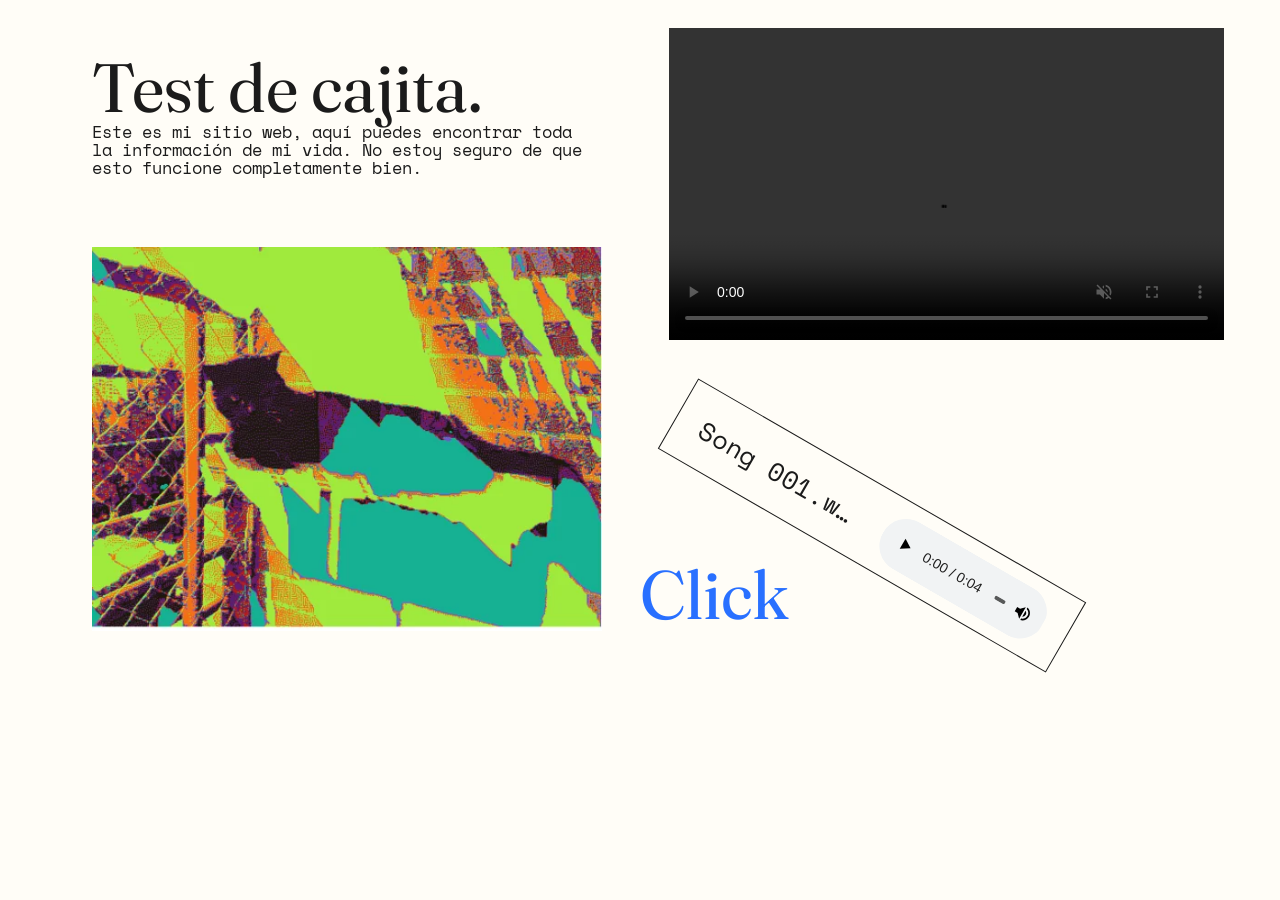
==== index.html @ bcb732c9 "cajita: publish 2026-10-23" ====
<!doctype html>
<html lang="es" data-transition="slide">
<head>
<meta charset="utf-8" />
<meta name="viewport" content="width=device-width, initial-scale=1" />
<title>mi proyecto</title>

<link rel="canonical" href="https://srsergiorodriguez.github.io/cajita-test/" />
<meta property="og:type" content="website" />
<meta property="og:title" content="Inicio" />
<meta property="og:url" content="https://srsergiorodriguez.github.io/cajita-test/" />
<script>(function(){var k='cajita:transition';function mode(){return document.documentElement.getAttribute('data-transition')||'cut';}window.addEventListener('pageswap',function(){try{sessionStorage.setItem(k,mode());}catch(e){}});window.addEventListener('pagereveal',function(e){var m='';try{m=sessionStorage.getItem(k)||'';sessionStorage.removeItem(k);}catch(err){}if(m==='fade'||m==='slide'){try{if(e.viewTransition&&e.viewTransition.types)e.viewTransition.types.add(m);}catch(err){}}});})();</script>
<link rel="stylesheet" href="cajita.css" />
<script src="cajita.js" defer></script>
<link rel="icon" href="data:image/svg+xml,<svg xmlns=%22http://www.w3.org/2000/svg%22 viewBox=%220 0 32 32%22><rect width=%2232%22 height=%2232%22 fill=%22%23e94f37%22/></svg>" />
</head>
<body class="fit-width align-center" style="background:#fffdf7">
<main class="stage" style="--stage-w:1200;--stage-h:800;background:#fffdf7">
<h1 class="sr-only">Inicio</h1><div class="el el-image" style="--x:7.1490%;--y:28.9537%;--w:39.9043%;--h:45.0000%;--rot:0.00deg;--z:0;--opacity:1"><img src="assets/2d40c1d79c-kibo.webp" alt="Kibo.png" loading="lazy" style="object-fit:cover;" /></div><div class="el el-text" style="--x:7.1490%;--y:6.0569%;--w:34.8180%;--h:8.4000%;--rot:0.00deg;--z:1;--opacity:1;font-family:'Fraunces', Georgia, serif;font-size:5.3333cqw;line-height:1.05;letter-spacing:0.0000cqw;color:#1b1b1b;text-align:left;background:transparent;padding:0.0000cqw;font-weight:400"><p>Test de cajita.</p></div><a class="el el-text el-link" href="pagina-2/" style="--x:50.0000%;--y:65.5537%;--w:17.4790%;--h:8.4000%;--rot:0.00deg;--z:2;--opacity:1;font-family:'Fraunces', Georgia, serif;font-size:5.3333cqw;line-height:1.05;letter-spacing:0.0000cqw;color:#2970ff;text-align:left;background:transparent;padding:0.0000cqw;font-weight:400"><p>Click</p></a><div class="el el-audio" style="--x:50.5875%;--y:56.8101%;--w:35.0000%;--h:9.5000%;--rot:30.00deg;--z:3;--opacity:1"><div class="audio-inner"><span class="audio-label">Song 001.wav</span><audio src="assets/b4102dc20c-song-001.wav" controls preload="metadata"></audio></div></div><div class="el el-text" style="--x:7.1490%;--y:14.4569%;--w:39.5943%;--h:6.2500%;--rot:0.00deg;--z:4;--opacity:1;font-family:'Space Mono', ui-monospace, monospace;font-size:1.3333cqw;line-height:1.05;letter-spacing:0.0000cqw;color:#1b1b1b;text-align:left;background:transparent;padding:0.0000cqw;font-weight:400"><p>Este es mi sitio web, aquí puedes encontrar toda la información de mi vida. No estoy seguro de que esto funcione completamente bien.</p></div><div class="el el-video" style="--x:52.2735%;--y:3.2577%;--w:43.3333%;--h:36.5625%;--rot:0.00deg;--z:5;--opacity:1"><video src="assets/306b815f40-bebopjukebox.mp4" controls muted playsinline preload="metadata" style="object-fit:cover"></video></div>
</main>
</body>
</html>
---- cajita.css ----
@font-face{font-family:'Fraunces';src:url('fonts/fraunces-400.woff2') format('woff2');font-weight:400;font-style:normal;font-display:swap;}
@font-face{font-family:'Space Mono';src:url('fonts/space-mono-400.woff2') format('woff2');font-weight:400;font-style:normal;font-display:swap;}
@font-face{font-family:'Space Mono';src:url('fonts/space-mono-700.woff2') format('woff2');font-weight:700;font-style:normal;font-display:swap;}
:root{color-scheme:light;}
*,*::before,*::after{box-sizing:border-box;}
html,body{margin:0;min-height:100%;}
body{
  display:flex;
  flex-direction:column;
  align-items:center;
  min-height:100svh;
  background:#fff6ec;
  color:#1b1b1b;
  font-family:'Space Mono', ui-monospace, monospace;
  -webkit-font-smoothing:antialiased;
}
.stage{
  position:relative;
  width:min(100vw, 1280px);
  aspect-ratio:1200 / 800;
  overflow:hidden;
  background:#fffdf7;
  container-type:size;
}
body.fit-width .stage{width:clamp(360px, 100vw, 1280px);}
body.fit-width{justify-content:flex-start;}
body.align-left{align-items:flex-start;}
.el{
  position:absolute;
  left:var(--x);top:var(--y);
  width:var(--w);height:var(--h);
  z-index:var(--z);
  transform:rotate(var(--rot));
  opacity:var(--opacity,1);
  margin:0;
}
.el-link{color:inherit;text-decoration:none;}
.el-text{white-space:pre-wrap;overflow-wrap:anywhere;overflow:visible;}
.el-text h1,.el-text p,.el-text div{margin:0;font:inherit;white-space:pre-wrap;}
.el-image{overflow:hidden;}
.el-image img{display:block;width:100%;height:100%;object-fit:var(--fit,cover);}
.el-video{overflow:hidden;background:#000;}
.el-video video{display:block;width:100%;height:100%;object-fit:var(--fit,cover);}
.el-audio{display:flex;align-items:center;padding:2cqw;background:var(--panel,#fffdf7);border:1px solid currentColor;font-size:2cqw;}
.audio-inner{display:flex;align-items:center;gap:2cqw;width:100%;}
.audio-label{flex:1;min-width:0;overflow:hidden;text-overflow:ellipsis;white-space:nowrap;}
.audio-inner audio{flex:1;min-width:0;}
.summary-el{display:block;width:100%;height:100%;}
.el-meta{overflow:visible;}
.el-meta > summary{display:block;width:100%;height:100%;list-style:none;cursor:pointer;}
.el-meta > summary::-webkit-details-marker{display:none;}
.el-meta > summary img{display:block;width:100%;height:100%;object-fit:cover;}
.meta-card{
  position:absolute;left:50%;top:calc(100% + 8px);transform:translateX(-50%) rotate(-1deg);
  width:min(360px, 80vw);padding:18px;background:#fffdf7;color:#24303f;
  border:2px solid #24303f;box-shadow:0 18px 42px rgba(0,0,0,.2);z-index:1000;
}
.meta-card h2{margin:0 0 8px;font-family:'Fraunces',Georgia,serif;font-size:24px;line-height:1.05;}
.meta-card dl{display:grid;grid-template-columns:80px 1fr;gap:4px 10px;margin:0;}
.meta-card dt{font-size:10px;text-transform:uppercase;letter-spacing:.08em;opacity:.65;}
.meta-card dd{margin:0;font-size:12px;line-height:1.4;overflow-wrap:anywhere;}
.sr-only{position:absolute;width:1px;height:1px;padding:0;margin:-1px;overflow:hidden;clip:rect(0,0,0,0);white-space:nowrap;border:0;}
a:focus-visible,summary:focus-visible,video:focus-visible,audio:focus-visible{outline:3px solid #e94f37;outline-offset:3px;}
@media (prefers-reduced-motion: reduce){*{scroll-behavior:auto!important;}}
@media (max-width: 700px){body.fit-contain .stage{width:100vw;height:auto;}}
@view-transition{navigation:auto;}
::view-transition-old(root),::view-transition-new(root){animation:none;}
html:active-view-transition-type(fade)::view-transition-old(root){animation:cajita-fade-out 1000ms ease both;}
html:active-view-transition-type(fade)::view-transition-new(root){animation:cajita-fade-in 1000ms ease both;}
html:active-view-transition-type(slide)::view-transition-old(root){animation:cajita-slide-out 1000ms ease both;}
html:active-view-transition-type(slide)::view-transition-new(root){animation:cajita-slide-in 1000ms ease both;}
@keyframes cajita-fade-out{to{opacity:0;}}
@keyframes cajita-fade-in{from{opacity:0;}}
@keyframes cajita-slide-out{to{transform:translateX(-100%);}}
@keyframes cajita-slide-in{from{transform:translateX(100%);}}
@media (prefers-reduced-motion: reduce){::view-transition-old(root),::view-transition-new(root){animation:none!important;}}
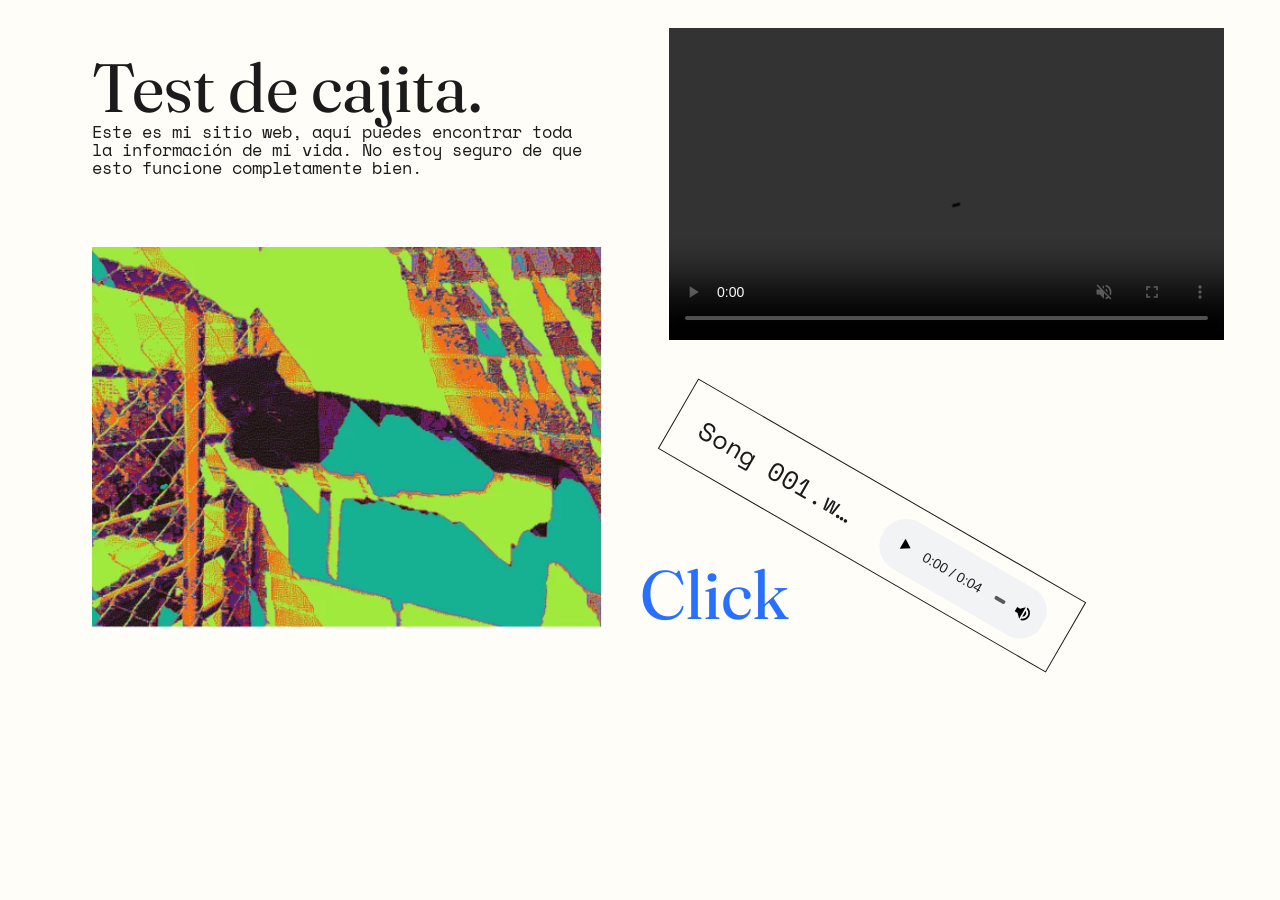
==== commit 84a0024c: "cajita: publish 2026-10-23" ====
--- a/index.html
+++ b/index.html
@@ -16,7 +16,7 @@
 </head>
 <body class="fit-width align-center" style="background:#fffdf7">
 <main class="stage" style="--stage-w:1200;--stage-h:800;background:#fffdf7">
-<h1 class="sr-only">Inicio</h1><div class="el el-image" style="--x:7.1490%;--y:28.9537%;--w:39.9043%;--h:45.0000%;--rot:0.00deg;--z:0;--opacity:1"><img src="assets/2d40c1d79c-kibo.webp" alt="Kibo.png" loading="lazy" style="object-fit:cover;" /></div><div class="el el-text" style="--x:7.1490%;--y:6.0569%;--w:34.8180%;--h:8.4000%;--rot:0.00deg;--z:1;--opacity:1;font-family:'Fraunces', Georgia, serif;font-size:5.3333cqw;line-height:1.05;letter-spacing:0.0000cqw;color:#1b1b1b;text-align:left;background:transparent;padding:0.0000cqw;font-weight:400"><p>Test de cajita.</p></div><a class="el el-text el-link" href="pagina-2/" style="--x:50.0000%;--y:65.5537%;--w:17.4790%;--h:8.4000%;--rot:0.00deg;--z:2;--opacity:1;font-family:'Fraunces', Georgia, serif;font-size:5.3333cqw;line-height:1.05;letter-spacing:0.0000cqw;color:#2970ff;text-align:left;background:transparent;padding:0.0000cqw;font-weight:400"><p>Click</p></a><div class="el el-audio" style="--x:50.5875%;--y:56.8101%;--w:35.0000%;--h:9.5000%;--rot:30.00deg;--z:3;--opacity:1"><div class="audio-inner"><span class="audio-label">Song 001.wav</span><audio src="assets/b4102dc20c-song-001.wav" controls preload="metadata"></audio></div></div><div class="el el-text" style="--x:7.1490%;--y:14.4569%;--w:39.5943%;--h:6.2500%;--rot:0.00deg;--z:4;--opacity:1;font-family:'Space Mono', ui-monospace, monospace;font-size:1.3333cqw;line-height:1.05;letter-spacing:0.0000cqw;color:#1b1b1b;text-align:left;background:transparent;padding:0.0000cqw;font-weight:400"><p>Este es mi sitio web, aquí puedes encontrar toda la información de mi vida. No estoy seguro de que esto funcione completamente bien.</p></div><div class="el el-video" style="--x:52.2735%;--y:3.2577%;--w:43.3333%;--h:36.5625%;--rot:0.00deg;--z:5;--opacity:1"><video src="assets/306b815f40-bebopjukebox.mp4" controls muted playsinline preload="metadata" style="object-fit:cover"></video></div>
+<h1 class="sr-only">Inicio</h1><div class="el el-image" style="--x:7.1490%;--y:28.9537%;--w:39.9043%;--h:45.0000%;--rot:0.00deg;--z:0;--opacity:1"><img src="assets/2d40c1d79c-kibo.webp" alt="Kibo.png" loading="lazy" style="object-fit:cover;" /></div><a class="el el-text el-link" href="pagina-3/" style="--x:7.1490%;--y:6.0569%;--w:34.8180%;--h:8.4000%;--rot:0.00deg;--z:1;--opacity:1;font-family:'Fraunces', Georgia, serif;font-size:5.3333cqw;line-height:1.05;letter-spacing:0.0000cqw;color:#1b1b1b;text-align:left;background:transparent;padding:0.0000cqw;font-weight:400"><p>Test de cajita.</p></a><a class="el el-text el-link" href="pagina-2/" style="--x:50.0000%;--y:65.5537%;--w:17.4790%;--h:8.4000%;--rot:0.00deg;--z:2;--opacity:1;font-family:'Fraunces', Georgia, serif;font-size:5.3333cqw;line-height:1.05;letter-spacing:0.0000cqw;color:#2970ff;text-align:left;background:transparent;padding:0.0000cqw;font-weight:400"><p>Click</p></a><div class="el el-audio" style="--x:50.5875%;--y:56.8101%;--w:35.0000%;--h:9.5000%;--rot:30.00deg;--z:3;--opacity:1"><div class="audio-inner"><span class="audio-label">Song 001.wav</span><audio src="assets/b4102dc20c-song-001.wav" controls preload="metadata"></audio></div></div><div class="el el-text" style="--x:7.1490%;--y:14.4569%;--w:39.5943%;--h:6.2500%;--rot:0.00deg;--z:4;--opacity:1;font-family:'Space Mono', ui-monospace, monospace;font-size:1.3333cqw;line-height:1.05;letter-spacing:0.0000cqw;color:#1b1b1b;text-align:left;background:transparent;padding:0.0000cqw;font-weight:400"><p>Este es mi sitio web, aquí puedes encontrar toda la información de mi vida. No estoy seguro de que esto funcione completamente bien.</p></div><div class="el el-video" style="--x:52.2735%;--y:3.2577%;--w:43.3333%;--h:36.5625%;--rot:0.00deg;--z:5;--opacity:1"><video src="assets/306b815f40-bebopjukebox.mp4" controls muted playsinline preload="metadata" style="object-fit:cover"></video></div>
 </main>
 </body>
 </html>
--- a/cajita.css
+++ b/cajita.css
@@ -42,6 +42,11 @@
 .el-video{overflow:hidden;background:#000;}
 .el-video video{display:block;width:100%;height:100%;object-fit:var(--fit,cover);}
 .el-audio{display:flex;align-items:center;padding:2cqw;background:var(--panel,#fffdf7);border:1px solid currentColor;font-size:2cqw;}
+.el-embed{overflow:hidden;background:#000;}
+.embed-frame{position:relative;width:100%;height:100%;background:#000;}
+.embed-frame iframe{display:block;width:100%;height:100%;border:0;background:#000;}
+.embed-source{position:absolute;right:4px;bottom:4px;padding:2px 4px;background:rgba(0,0,0,.72);color:#fff;font-size:10px;line-height:1.2;text-decoration:none;}
+.embed-source:hover{text-decoration:underline;}
 .audio-inner{display:flex;align-items:center;gap:2cqw;width:100%;}
 .audio-label{flex:1;min-width:0;overflow:hidden;text-overflow:ellipsis;white-space:nowrap;}
 .audio-inner audio{flex:1;min-width:0;}
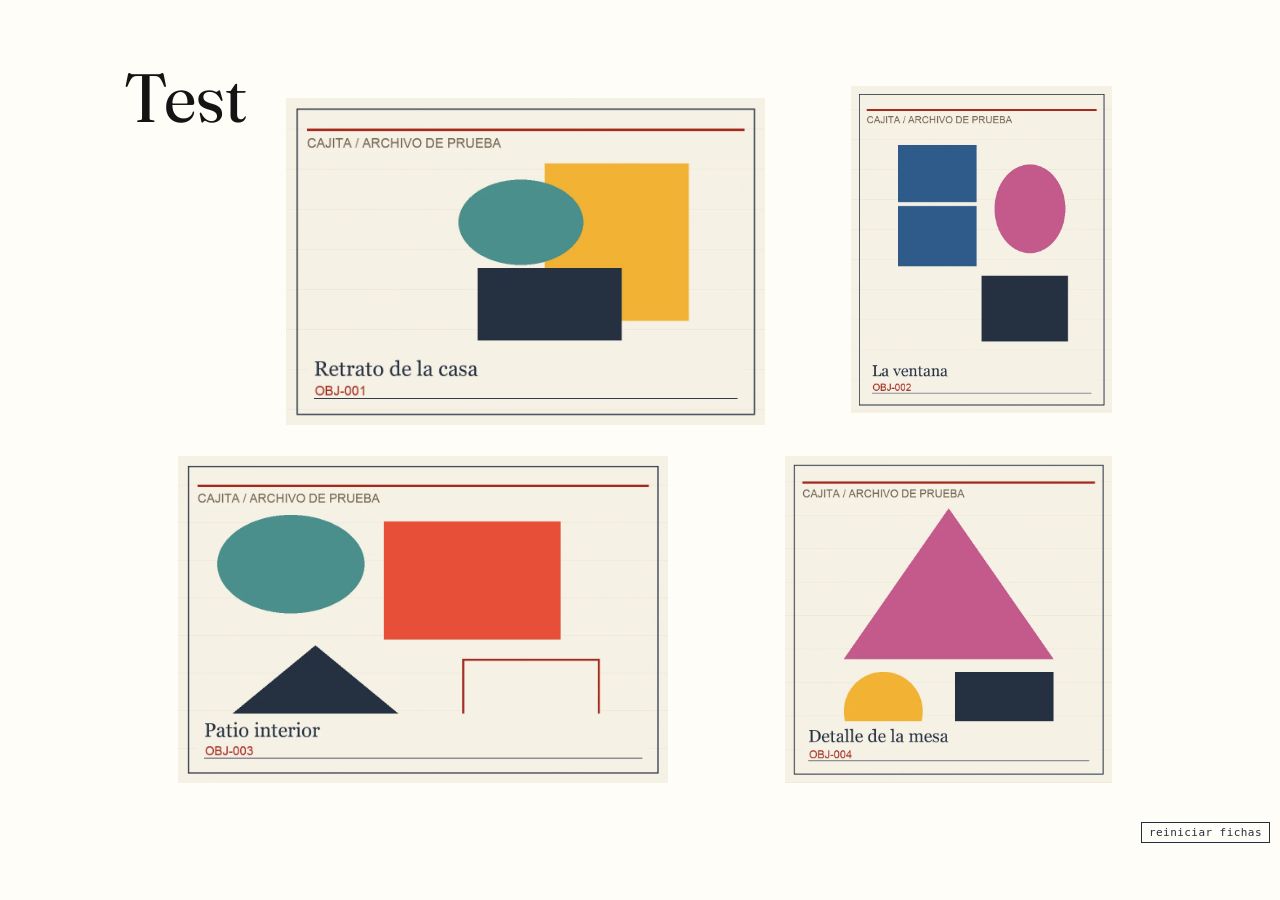
==== commit 4133f772: "cajita: publish 2026-10-23" ====
--- a/index.html
+++ b/index.html
@@ -1,5 +1,5 @@
 <!doctype html>
-<html lang="es" data-transition="slide">
+<html lang="es" data-transition="cut">
 <head>
 <meta charset="utf-8" />
 <meta name="viewport" content="width=device-width, initial-scale=1" />
@@ -12,11 +12,11 @@
 <script>(function(){var k='cajita:transition';function mode(){return document.documentElement.getAttribute('data-transition')||'cut';}window.addEventListener('pageswap',function(){try{sessionStorage.setItem(k,mode());}catch(e){}});window.addEventListener('pagereveal',function(e){var m='';try{m=sessionStorage.getItem(k)||'';sessionStorage.removeItem(k);}catch(err){}if(m==='fade'||m==='slide'){try{if(e.viewTransition&&e.viewTransition.types)e.viewTransition.types.add(m);}catch(err){}}});})();</script>
 <link rel="stylesheet" href="cajita.css" />
 <script src="cajita.js" defer></script>
-<link rel="icon" href="data:image/svg+xml,<svg xmlns=%22http://www.w3.org/2000/svg%22 viewBox=%220 0 32 32%22><rect width=%2232%22 height=%2232%22 fill=%22%23e94f37%22/></svg>" />
+<link rel="icon" href="data:image/svg+xml,<svg xmlns=%22http://www.w3.org/2000/svg%22 viewBox=%220 0 32 32%22><rect width=%2232%22 height=%2232%22 fill=%22%23c1121f%22/></svg>" />
 </head>
-<body class="fit-width align-center" style="background:#fffdf7">
+<body class="fit-width align-center" data-ficha-movable="true" data-ficha-project="p_640f5d3e-64ca-43f6-809c-f9a67b17fbde" data-ficha-page="p_e9ab882c-610e-44fa-acc6-e63b5fda1624" style="background:#fffdf7">
 <main class="stage" style="--stage-w:1200;--stage-h:800;background:#fffdf7">
-<h1 class="sr-only">Inicio</h1><div class="el el-image" style="--x:7.1490%;--y:28.9537%;--w:39.9043%;--h:45.0000%;--rot:0.00deg;--z:0;--opacity:1"><img src="assets/2d40c1d79c-kibo.webp" alt="Kibo.png" loading="lazy" style="object-fit:cover;" /></div><a class="el el-text el-link" href="pagina-3/" style="--x:7.1490%;--y:6.0569%;--w:34.8180%;--h:8.4000%;--rot:0.00deg;--z:1;--opacity:1;font-family:'Fraunces', Georgia, serif;font-size:5.3333cqw;line-height:1.05;letter-spacing:0.0000cqw;color:#1b1b1b;text-align:left;background:transparent;padding:0.0000cqw;font-weight:400"><p>Test de cajita.</p></a><a class="el el-text el-link" href="pagina-2/" style="--x:50.0000%;--y:65.5537%;--w:17.4790%;--h:8.4000%;--rot:0.00deg;--z:2;--opacity:1;font-family:'Fraunces', Georgia, serif;font-size:5.3333cqw;line-height:1.05;letter-spacing:0.0000cqw;color:#2970ff;text-align:left;background:transparent;padding:0.0000cqw;font-weight:400"><p>Click</p></a><div class="el el-audio" style="--x:50.5875%;--y:56.8101%;--w:35.0000%;--h:9.5000%;--rot:30.00deg;--z:3;--opacity:1"><div class="audio-inner"><span class="audio-label">Song 001.wav</span><audio src="assets/b4102dc20c-song-001.wav" controls preload="metadata"></audio></div></div><div class="el el-text" style="--x:7.1490%;--y:14.4569%;--w:39.5943%;--h:6.2500%;--rot:0.00deg;--z:4;--opacity:1;font-family:'Space Mono', ui-monospace, monospace;font-size:1.3333cqw;line-height:1.05;letter-spacing:0.0000cqw;color:#1b1b1b;text-align:left;background:transparent;padding:0.0000cqw;font-weight:400"><p>Este es mi sitio web, aquí puedes encontrar toda la información de mi vida. No estoy seguro de que esto funcione completamente bien.</p></div><div class="el el-video" style="--x:52.2735%;--y:3.2577%;--w:43.3333%;--h:36.5625%;--rot:0.00deg;--z:5;--opacity:1"><video src="assets/306b815f40-bebopjukebox.mp4" controls muted playsinline preload="metadata" style="object-fit:cover"></video></div>
+<h1 class="sr-only">Inicio</h1><div class="el el-text" style="--x:9.6912%;--y:7.3224%;--w:51.6667%;--h:8.4000%;--rot:0.00deg;--z:0;--opacity:1;font-family:'Fraunces', Georgia, serif;font-size:5.3333cqw;line-height:1.05;letter-spacing:0.0000cqw;color:#141414;text-align:left;background:transparent;padding:0.0000cqw;font-weight:400"><p>Test</p></div><details class="el el-ficha" style="--x:22.3341%;--y:11.5224%;--w:37.4000%;--h:38.2500%;--rot:0.00deg;--z:1;--opacity:1" data-ficha-id="f_117a9fbe-4a41-4054-991f-871603f255c8" data-ficha-element="el_98ad25ab-43ca-4511-9950-a7561f73b0d2"><summary><img src="assets/246cb60c38-retrato-casa.webp" alt="Retrato de la casa" loading="lazy" /></summary><div class="meta-card ficha-card"><h2>Retrato de la casa</h2><p class="ficha-code">OBJ-001</p><dl><dt>autor</dt><dd>Ana Pérez</dd><dt>anio</dt><dd>1998</dd><dt>tecnica</dt><dd>Óleo sobre tela</dd><dt>enlace</dt><dd>https://example.com/retrato</dd></dl></div></details><details class="el el-ficha" style="--x:66.4579%;--y:10.0989%;--w:20.4000%;--h:38.2500%;--rot:0.00deg;--z:2;--opacity:1" data-ficha-id="f_69995816-8c86-4ec6-ac2a-37e74a7eb085" data-ficha-element="el_2bb743ea-30ca-4443-860b-f26cf3a5b4e1"><summary><img src="assets/99062c817e-ventana.webp" alt="La ventana" loading="lazy" /></summary><div class="meta-card ficha-card"><h2>La ventana</h2><p class="ficha-code">OBJ-002</p><dl><dt>autor</dt><dd>Luis Gómez</dd><dt>anio</dt><dd>2004</dd><dt>tecnica</dt><dd>Fotografía</dd><dt>enlace</dt><dd>https://example.com/ventana</dd></dl></div></details><details class="el el-ficha" style="--x:13.9232%;--y:53.4843%;--w:38.2500%;--h:38.2500%;--rot:0.00deg;--z:3;--opacity:1" data-ficha-id="f_cef38f1d-5f5a-4e3f-8ed6-ed5440fee992" data-ficha-element="el_fd01a392-8fac-463d-997e-fca84ba0ed62"><summary><img src="assets/4b97850d44-patio.webp" alt="Patio interior" loading="lazy" /></summary><div class="meta-card ficha-card"><h2>Patio interior</h2><p class="ficha-code">OBJ-003</p><dl><dt>autor</dt><dd>María Ruiz</dd><dt>anio</dt><dd>2018</dd><dt>tecnica</dt><dd>Tinta y acuarela</dd><dt>enlace</dt><dd>https://example.com/patio</dd></dl></div></details><details class="el el-ficha" style="--x:61.3579%;--y:53.4843%;--w:25.5000%;--h:38.2500%;--rot:0.00deg;--z:4;--opacity:1" data-ficha-id="f_399e47b7-4840-46c8-8822-d45b92cc42a5" data-ficha-element="el_805fabc4-0d94-4d56-b90d-ff7398abf06b"><summary><img src="assets/e4b43065f6-detalle.webp" alt="Detalle de la mesa" loading="lazy" /></summary><div class="meta-card ficha-card"><h2>Detalle de la mesa</h2><p class="ficha-code">OBJ-004</p><dl><dt>autor</dt><dd>Colectivo Casa</dd><dt>anio</dt><dd>2022</dd><dt>tecnica</dt><dd>Objeto encontrado</dd><dt>enlace</dt><dd>https://example.com/detalle</dd></dl></div></details><button class="ficha-reset" type="button" data-ficha-reset>reiniciar fichas</button>
 </main>
 </body>
 </html>
--- a/cajita.css
+++ b/cajita.css
@@ -1,6 +1,4 @@
 @font-face{font-family:'Fraunces';src:url('fonts/fraunces-400.woff2') format('woff2');font-weight:400;font-style:normal;font-display:swap;}
-@font-face{font-family:'Space Mono';src:url('fonts/space-mono-400.woff2') format('woff2');font-weight:400;font-style:normal;font-display:swap;}
-@font-face{font-family:'Space Mono';src:url('fonts/space-mono-700.woff2') format('woff2');font-weight:700;font-style:normal;font-display:swap;}
 :root{color-scheme:light;}
 *,*::before,*::after{box-sizing:border-box;}
 html,body{margin:0;min-height:100%;}
@@ -9,8 +7,8 @@
   flex-direction:column;
   align-items:center;
   min-height:100svh;
-  background:#fff6ec;
-  color:#1b1b1b;
+  background:#f2f0ea;
+  color:#141414;
   font-family:'Space Mono', ui-monospace, monospace;
   -webkit-font-smoothing:antialiased;
 }
@@ -42,9 +40,12 @@
 .el-video{overflow:hidden;background:#000;}
 .el-video video{display:block;width:100%;height:100%;object-fit:var(--fit,cover);}
 .el-audio{display:flex;align-items:center;padding:2cqw;background:var(--panel,#fffdf7);border:1px solid currentColor;font-size:2cqw;}
-.el-embed{overflow:hidden;background:#000;}
-.embed-frame{position:relative;width:100%;height:100%;background:#000;}
-.embed-frame iframe{display:block;width:100%;height:100%;border:0;background:#000;}
+.el-shape svg{display:block;width:100%;height:100%;overflow:visible;}
+.el-embed{overflow:hidden;background:#fff;}
+.el-embed--youtube{background:#000;}
+.embed-frame{position:relative;width:100%;height:100%;background:transparent;}
+.el-embed--youtube .embed-frame{background:#000;}
+.embed-frame iframe{display:block;width:100%;height:100%;border:0;background:transparent;}
 .embed-source{position:absolute;right:4px;bottom:4px;padding:2px 4px;background:rgba(0,0,0,.72);color:#fff;font-size:10px;line-height:1.2;text-decoration:none;}
 .embed-source:hover{text-decoration:underline;}
 .audio-inner{display:flex;align-items:center;gap:2cqw;width:100%;}
@@ -55,6 +56,17 @@
 .el-meta > summary{display:block;width:100%;height:100%;list-style:none;cursor:pointer;}
 .el-meta > summary::-webkit-details-marker{display:none;}
 .el-meta > summary img{display:block;width:100%;height:100%;object-fit:cover;}
+.el-ficha{overflow:visible;}
+.el-ficha.is-movable>summary{cursor:grab;touch-action:none;user-select:none;}
+.el-ficha.is-movable>summary:active{cursor:grabbing;}
+.el-ficha.is-movable>summary img{pointer-events:none;user-drag:none;-webkit-user-drag:none;}
+.el-ficha>summary{display:block;width:100%;height:100%;list-style:none;cursor:pointer;}
+.el-ficha>summary::-webkit-details-marker{display:none;}
+.el-ficha>summary img{display:block;width:100%;height:100%;object-fit:cover;}
+.ficha-empty{display:flex;flex-direction:column;align-items:center;justify-content:center;gap:6px;width:100%;height:100%;padding:12px;background:#fffdf7;border:2px solid currentColor;text-align:center;}
+.ficha-empty span{font-size:10px;letter-spacing:.12em;text-transform:uppercase;opacity:.65;}
+.ficha-empty strong{font-family:'Fraunces',Georgia,serif;font-size:20px;line-height:1.05;}
+.ficha-code{margin:0 0 10px;font-size:10px;letter-spacing:.08em;text-transform:uppercase;opacity:.65;}
 .meta-card{
   position:absolute;left:50%;top:calc(100% + 8px);transform:translateX(-50%) rotate(-1deg);
   width:min(360px, 80vw);padding:18px;background:#fffdf7;color:#24303f;
@@ -64,8 +76,11 @@
 .meta-card dl{display:grid;grid-template-columns:80px 1fr;gap:4px 10px;margin:0;}
 .meta-card dt{font-size:10px;text-transform:uppercase;letter-spacing:.08em;opacity:.65;}
 .meta-card dd{margin:0;font-size:12px;line-height:1.4;overflow-wrap:anywhere;}
+.ficha-reset{position:absolute;right:10px;bottom:10px;z-index:1002;padding:3px 7px;border:1px solid currentColor;background:rgba(255,253,247,.86);color:#24303f;font:11px/1.2 'Space Mono',monospace;letter-spacing:.04em;text-transform:lowercase;cursor:pointer;}
+.ficha-reset:hover{background:#fffdf7;}
+.ficha-card{left:50%;top:50%;width:min(360px,calc(100% - 16px));transform:translate(-50%,-50%) rotate(-1deg);max-height:calc(100% - 16px);overflow:auto;z-index:1001;}
 .sr-only{position:absolute;width:1px;height:1px;padding:0;margin:-1px;overflow:hidden;clip:rect(0,0,0,0);white-space:nowrap;border:0;}
-a:focus-visible,summary:focus-visible,video:focus-visible,audio:focus-visible{outline:3px solid #e94f37;outline-offset:3px;}
+a:focus-visible,summary:focus-visible,video:focus-visible,audio:focus-visible{outline:3px solid #c1121f;outline-offset:3px;}
 @media (prefers-reduced-motion: reduce){*{scroll-behavior:auto!important;}}
 @media (max-width: 700px){body.fit-contain .stage{width:100vw;height:auto;}}
 @view-transition{navigation:auto;}
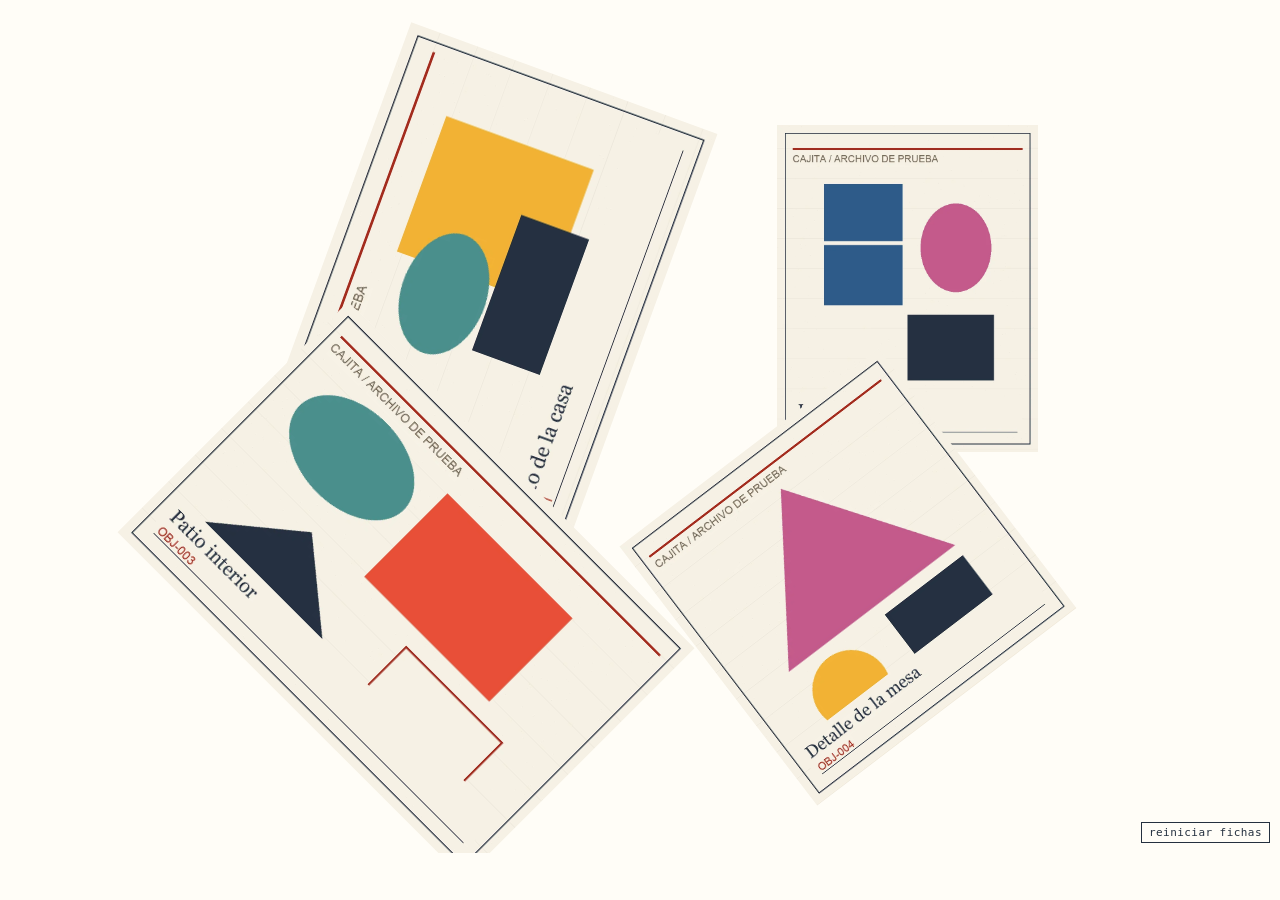
==== commit c3a3fd73: "cajita: publish 2026-10-23" ====
--- a/index.html
+++ b/index.html
@@ -12,11 +12,11 @@
 <script>(function(){var k='cajita:transition';function mode(){return document.documentElement.getAttribute('data-transition')||'cut';}window.addEventListener('pageswap',function(){try{sessionStorage.setItem(k,mode());}catch(e){}});window.addEventListener('pagereveal',function(e){var m='';try{m=sessionStorage.getItem(k)||'';sessionStorage.removeItem(k);}catch(err){}if(m==='fade'||m==='slide'){try{if(e.viewTransition&&e.viewTransition.types)e.viewTransition.types.add(m);}catch(err){}}});})();</script>
 <link rel="stylesheet" href="cajita.css" />
 <script src="cajita.js" defer></script>
-<link rel="icon" href="data:image/svg+xml,<svg xmlns=%22http://www.w3.org/2000/svg%22 viewBox=%220 0 32 32%22><rect width=%2232%22 height=%2232%22 fill=%22%23c1121f%22/></svg>" />
+<link rel="icon" href="data:image/svg+xml,<svg xmlns=%22http://www.w3.org/2000/svg%22 viewBox=%220 0 32 32%22><rect width=%2232%22 height=%2232%22 fill=%22%23a82a1e%22/></svg>" />
 </head>
-<body class="fit-width align-center" data-ficha-movable="true" data-ficha-project="p_640f5d3e-64ca-43f6-809c-f9a67b17fbde" data-ficha-page="p_e9ab882c-610e-44fa-acc6-e63b5fda1624" style="background:#fffdf7">
+<body class="fit-width align-center" data-ficha-movable="true" data-ficha-project="p_f51ce37c-1e0b-45c3-a45b-4d5a10616bde" data-ficha-page="p_e79be89f-9caf-4783-93ee-9e9400100ef6" style="background:#fffdf7">
 <main class="stage" style="--stage-w:1200;--stage-h:800;background:#fffdf7">
-<h1 class="sr-only">Inicio</h1><div class="el el-text" style="--x:9.6912%;--y:7.3224%;--w:51.6667%;--h:8.4000%;--rot:0.00deg;--z:0;--opacity:1;font-family:'Fraunces', Georgia, serif;font-size:5.3333cqw;line-height:1.05;letter-spacing:0.0000cqw;color:#141414;text-align:left;background:transparent;padding:0.0000cqw;font-weight:400"><p>Test</p></div><details class="el el-ficha" style="--x:22.3341%;--y:11.5224%;--w:37.4000%;--h:38.2500%;--rot:0.00deg;--z:1;--opacity:1" data-ficha-id="f_117a9fbe-4a41-4054-991f-871603f255c8" data-ficha-element="el_98ad25ab-43ca-4511-9950-a7561f73b0d2"><summary><img src="assets/246cb60c38-retrato-casa.webp" alt="Retrato de la casa" loading="lazy" /></summary><div class="meta-card ficha-card"><h2>Retrato de la casa</h2><p class="ficha-code">OBJ-001</p><dl><dt>autor</dt><dd>Ana Pérez</dd><dt>anio</dt><dd>1998</dd><dt>tecnica</dt><dd>Óleo sobre tela</dd><dt>enlace</dt><dd>https://example.com/retrato</dd></dl></div></details><details class="el el-ficha" style="--x:66.4579%;--y:10.0989%;--w:20.4000%;--h:38.2500%;--rot:0.00deg;--z:2;--opacity:1" data-ficha-id="f_69995816-8c86-4ec6-ac2a-37e74a7eb085" data-ficha-element="el_2bb743ea-30ca-4443-860b-f26cf3a5b4e1"><summary><img src="assets/99062c817e-ventana.webp" alt="La ventana" loading="lazy" /></summary><div class="meta-card ficha-card"><h2>La ventana</h2><p class="ficha-code">OBJ-002</p><dl><dt>autor</dt><dd>Luis Gómez</dd><dt>anio</dt><dd>2004</dd><dt>tecnica</dt><dd>Fotografía</dd><dt>enlace</dt><dd>https://example.com/ventana</dd></dl></div></details><details class="el el-ficha" style="--x:13.9232%;--y:53.4843%;--w:38.2500%;--h:38.2500%;--rot:0.00deg;--z:3;--opacity:1" data-ficha-id="f_cef38f1d-5f5a-4e3f-8ed6-ed5440fee992" data-ficha-element="el_fd01a392-8fac-463d-997e-fca84ba0ed62"><summary><img src="assets/4b97850d44-patio.webp" alt="Patio interior" loading="lazy" /></summary><div class="meta-card ficha-card"><h2>Patio interior</h2><p class="ficha-code">OBJ-003</p><dl><dt>autor</dt><dd>María Ruiz</dd><dt>anio</dt><dd>2018</dd><dt>tecnica</dt><dd>Tinta y acuarela</dd><dt>enlace</dt><dd>https://example.com/patio</dd></dl></div></details><details class="el el-ficha" style="--x:61.3579%;--y:53.4843%;--w:25.5000%;--h:38.2500%;--rot:0.00deg;--z:4;--opacity:1" data-ficha-id="f_399e47b7-4840-46c8-8822-d45b92cc42a5" data-ficha-element="el_805fabc4-0d94-4d56-b90d-ff7398abf06b"><summary><img src="assets/e4b43065f6-detalle.webp" alt="Detalle de la mesa" loading="lazy" /></summary><div class="meta-card ficha-card"><h2>Detalle de la mesa</h2><p class="ficha-code">OBJ-004</p><dl><dt>autor</dt><dd>Colectivo Casa</dd><dt>anio</dt><dd>2022</dd><dt>tecnica</dt><dd>Objeto encontrado</dd><dt>enlace</dt><dd>https://example.com/detalle</dd></dl></div></details><button class="ficha-reset" type="button" data-ficha-reset>reiniciar fichas</button>
+<h1 class="sr-only">Inicio</h1><details class="el el-ficha" style="--x:18.9645%;--y:16.3836%;--w:37.4000%;--h:38.2500%;--rot:-69.95deg;--z:0;--opacity:1" data-ficha-id="f_15e15f3e-5007-4abd-bca7-e0ed590db5ce" data-ficha-element="el_f4594e1e-6f46-4bf9-9460-2abe987fb095"><summary><img src="assets/246cb60c38-retrato-casa.webp" alt="Retrato de la casa" loading="lazy" /></summary><div class="meta-card ficha-card"><h2>Retrato de la casa</h2><p class="ficha-code">OBJ-001</p><dl><dt>autor</dt><dd>Ana Pérez</dd><dt>anio</dt><dd>1998</dd><dt>tecnica</dt><dd>Óleo sobre tela</dd><dt>enlace</dt><dd><a href="https://example.com/retrato" target="_blank" rel="noopener noreferrer">https://example.com/retrato</a></dd></dl></div></details><details class="el el-ficha" style="--x:60.6873%;--y:14.6802%;--w:20.4000%;--h:38.2500%;--rot:0.00deg;--z:1;--opacity:1" data-ficha-id="f_e9375335-05d9-464a-acd8-2ed1ad3cb8c2" data-ficha-element="el_02f626ac-b92c-451a-9a46-7d63c3339792"><summary><img src="assets/99062c817e-ventana.webp" alt="La ventana" loading="lazy" /></summary><div class="meta-card ficha-card"><h2>La ventana</h2><p class="ficha-code">OBJ-002</p><dl><dt>autor</dt><dd>Luis Gómez</dd><dt>anio</dt><dd>2004</dd><dt>tecnica</dt><dd>Fotografía</dd><dt>enlace</dt><dd><a href="https://example.com/ventana" target="_blank" rel="noopener noreferrer">https://example.com/ventana</a></dd></dl></div></details><details class="el el-ficha" style="--x:12.6051%;--y:50.0000%;--w:38.2500%;--h:38.2500%;--rot:45.00deg;--z:2;--opacity:1" data-ficha-id="f_fa4edf73-d9a1-402e-a4c3-ff1989f25d99" data-ficha-element="el_76648e29-68c8-4cd6-a12f-72c9d5450425"><summary><img src="assets/4b97850d44-patio.webp" alt="Patio interior" loading="lazy" /></summary><div class="meta-card ficha-card"><h2>Patio interior</h2><p class="ficha-code">OBJ-003</p><dl><dt>autor</dt><dd>María Ruiz</dd><dt>anio</dt><dd>2018</dd><dt>tecnica</dt><dd>Tinta y acuarela</dd><dt>enlace</dt><dd><a href="https://example.com/patio" target="_blank" rel="noopener noreferrer">https://example.com/patio</a></dd></dl></div></details><details class="el el-ficha" style="--x:53.5115%;--y:48.4703%;--w:25.5000%;--h:38.2500%;--rot:-37.33deg;--z:3;--opacity:1" data-ficha-id="f_759f437c-c9f2-41e9-8cbb-b0f4d5876bed" data-ficha-element="el_82ad269b-731f-4f53-a068-87b005c6de0d"><summary><img src="assets/e4b43065f6-detalle.webp" alt="Detalle de la mesa" loading="lazy" /></summary><div class="meta-card ficha-card"><h2>Detalle de la mesa</h2><p class="ficha-code">OBJ-004</p><dl><dt>autor</dt><dd>Colectivo Casa</dd><dt>anio</dt><dd>2022</dd><dt>tecnica</dt><dd>Objeto encontrado</dd><dt>enlace</dt><dd><a href="https://example.com/detalle" target="_blank" rel="noopener noreferrer">https://example.com/detalle</a></dd></dl></div></details><button class="ficha-reset" type="button" data-ficha-reset>reiniciar fichas</button>
 </main>
 </body>
 </html>
--- a/cajita.css
+++ b/cajita.css
@@ -1,4 +1,4 @@
-@font-face{font-family:'Fraunces';src:url('fonts/fraunces-400.woff2') format('woff2');font-weight:400;font-style:normal;font-display:swap;}
+
 :root{color-scheme:light;}
 *,*::before,*::after{box-sizing:border-box;}
 html,body{margin:0;min-height:100%;}
@@ -7,8 +7,8 @@
   flex-direction:column;
   align-items:center;
   min-height:100svh;
-  background:#f2f0ea;
-  color:#141414;
+  background:#f6f0e4;
+  color:#1c1917;
   font-family:'Space Mono', ui-monospace, monospace;
   -webkit-font-smoothing:antialiased;
 }
@@ -80,7 +80,7 @@
 .ficha-reset:hover{background:#fffdf7;}
 .ficha-card{left:50%;top:50%;width:min(360px,calc(100% - 16px));transform:translate(-50%,-50%) rotate(-1deg);max-height:calc(100% - 16px);overflow:auto;z-index:1001;}
 .sr-only{position:absolute;width:1px;height:1px;padding:0;margin:-1px;overflow:hidden;clip:rect(0,0,0,0);white-space:nowrap;border:0;}
-a:focus-visible,summary:focus-visible,video:focus-visible,audio:focus-visible{outline:3px solid #c1121f;outline-offset:3px;}
+a:focus-visible,summary:focus-visible,video:focus-visible,audio:focus-visible{outline:3px solid #a82a1e;outline-offset:3px;}
 @media (prefers-reduced-motion: reduce){*{scroll-behavior:auto!important;}}
 @media (max-width: 700px){body.fit-contain .stage{width:100vw;height:auto;}}
 @view-transition{navigation:auto;}
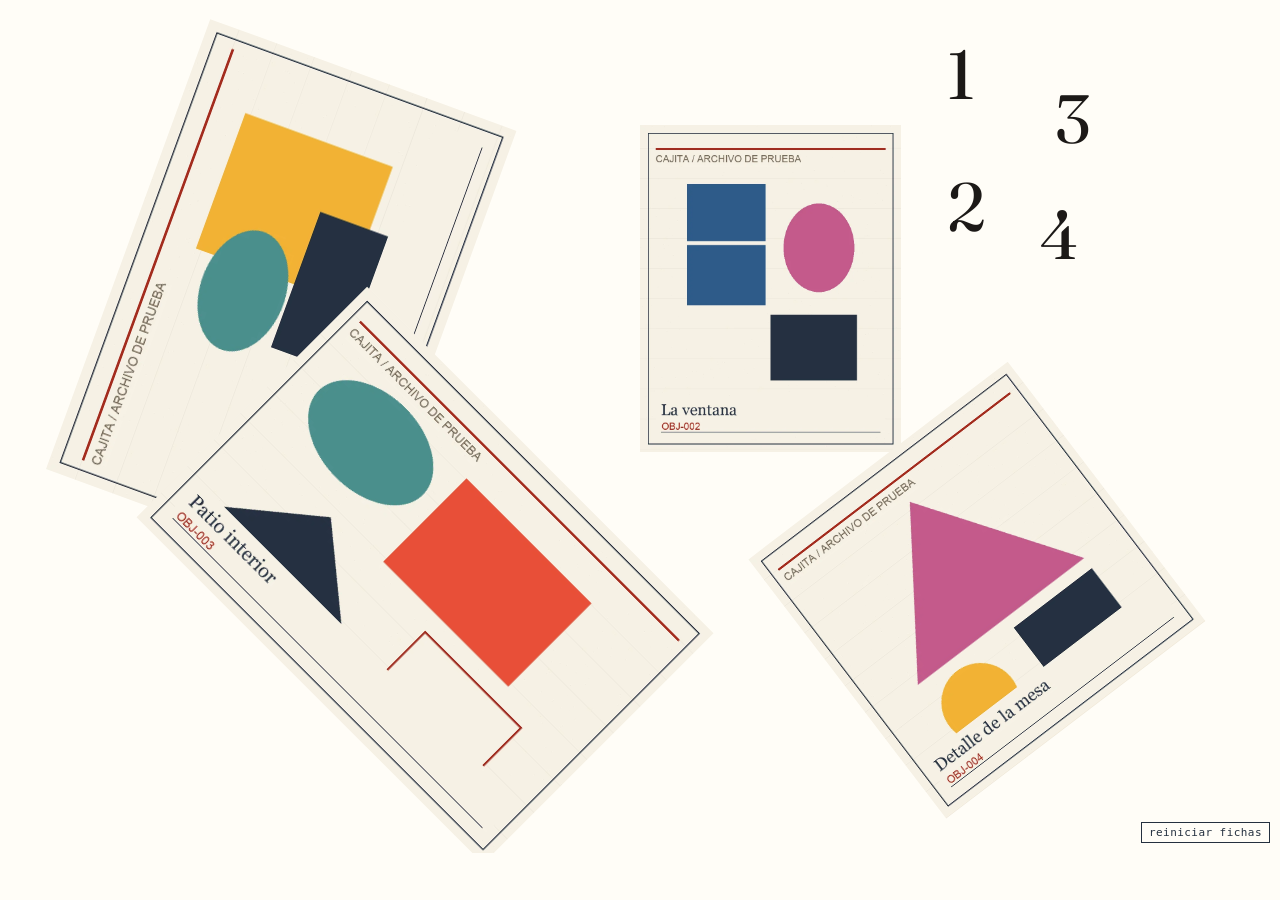
==== commit 5eb39df0: "cajita: publish 2026-10-23" ====
--- a/index.html
+++ b/index.html
@@ -16,7 +16,7 @@
 </head>
 <body class="fit-width align-center" data-ficha-movable="true" data-ficha-project="p_f51ce37c-1e0b-45c3-a45b-4d5a10616bde" data-ficha-page="p_e79be89f-9caf-4783-93ee-9e9400100ef6" style="background:#fffdf7">
 <main class="stage" style="--stage-w:1200;--stage-h:800;background:#fffdf7">
-<h1 class="sr-only">Inicio</h1><details class="el el-ficha" style="--x:18.9645%;--y:16.3836%;--w:37.4000%;--h:38.2500%;--rot:-69.95deg;--z:0;--opacity:1" data-ficha-id="f_15e15f3e-5007-4abd-bca7-e0ed590db5ce" data-ficha-element="el_f4594e1e-6f46-4bf9-9460-2abe987fb095"><summary><img src="assets/246cb60c38-retrato-casa.webp" alt="Retrato de la casa" loading="lazy" /></summary><div class="meta-card ficha-card"><h2>Retrato de la casa</h2><p class="ficha-code">OBJ-001</p><dl><dt>autor</dt><dd>Ana Pérez</dd><dt>anio</dt><dd>1998</dd><dt>tecnica</dt><dd>Óleo sobre tela</dd><dt>enlace</dt><dd><a href="https://example.com/retrato" target="_blank" rel="noopener noreferrer">https://example.com/retrato</a></dd></dl></div></details><details class="el el-ficha" style="--x:60.6873%;--y:14.6802%;--w:20.4000%;--h:38.2500%;--rot:0.00deg;--z:1;--opacity:1" data-ficha-id="f_e9375335-05d9-464a-acd8-2ed1ad3cb8c2" data-ficha-element="el_02f626ac-b92c-451a-9a46-7d63c3339792"><summary><img src="assets/99062c817e-ventana.webp" alt="La ventana" loading="lazy" /></summary><div class="meta-card ficha-card"><h2>La ventana</h2><p class="ficha-code">OBJ-002</p><dl><dt>autor</dt><dd>Luis Gómez</dd><dt>anio</dt><dd>2004</dd><dt>tecnica</dt><dd>Fotografía</dd><dt>enlace</dt><dd><a href="https://example.com/ventana" target="_blank" rel="noopener noreferrer">https://example.com/ventana</a></dd></dl></div></details><details class="el el-ficha" style="--x:12.6051%;--y:50.0000%;--w:38.2500%;--h:38.2500%;--rot:45.00deg;--z:2;--opacity:1" data-ficha-id="f_fa4edf73-d9a1-402e-a4c3-ff1989f25d99" data-ficha-element="el_76648e29-68c8-4cd6-a12f-72c9d5450425"><summary><img src="assets/4b97850d44-patio.webp" alt="Patio interior" loading="lazy" /></summary><div class="meta-card ficha-card"><h2>Patio interior</h2><p class="ficha-code">OBJ-003</p><dl><dt>autor</dt><dd>María Ruiz</dd><dt>anio</dt><dd>2018</dd><dt>tecnica</dt><dd>Tinta y acuarela</dd><dt>enlace</dt><dd><a href="https://example.com/patio" target="_blank" rel="noopener noreferrer">https://example.com/patio</a></dd></dl></div></details><details class="el el-ficha" style="--x:53.5115%;--y:48.4703%;--w:25.5000%;--h:38.2500%;--rot:-37.33deg;--z:3;--opacity:1" data-ficha-id="f_759f437c-c9f2-41e9-8cbb-b0f4d5876bed" data-ficha-element="el_82ad269b-731f-4f53-a068-87b005c6de0d"><summary><img src="assets/e4b43065f6-detalle.webp" alt="Detalle de la mesa" loading="lazy" /></summary><div class="meta-card ficha-card"><h2>Detalle de la mesa</h2><p class="ficha-code">OBJ-004</p><dl><dt>autor</dt><dd>Colectivo Casa</dd><dt>anio</dt><dd>2022</dd><dt>tecnica</dt><dd>Objeto encontrado</dd><dt>enlace</dt><dd><a href="https://example.com/detalle" target="_blank" rel="noopener noreferrer">https://example.com/detalle</a></dd></dl></div></details><button class="ficha-reset" type="button" data-ficha-reset>reiniciar fichas</button>
+<h1 class="sr-only">Inicio</h1><details class="el el-ficha" style="--x:3.2437%;--y:16.0541%;--w:37.4000%;--h:38.2500%;--rot:-69.95deg;--z:0;--opacity:1" data-ficha-id="f_15e15f3e-5007-4abd-bca7-e0ed590db5ce" data-ficha-element="el_f4594e1e-6f46-4bf9-9460-2abe987fb095"><summary><img src="assets/246cb60c38-retrato-casa.webp" alt="Retrato de la casa" loading="lazy" /></summary><div class="meta-card ficha-card"><h2>Retrato de la casa</h2><p class="ficha-code">OBJ-001</p><dl><dt>autor</dt><dd>Ana Pérez</dd><dt>anio</dt><dd>1998</dd><dt>tecnica</dt><dd>Óleo sobre tela</dd><dt>enlace</dt><dd><a href="https://example.com/retrato" target="_blank" rel="noopener noreferrer">https://example.com/retrato</a></dd></dl></div></details><details class="el el-ficha" style="--x:50.0000%;--y:14.6802%;--w:20.4000%;--h:38.2500%;--rot:0.00deg;--z:1;--opacity:1" data-ficha-id="f_e9375335-05d9-464a-acd8-2ed1ad3cb8c2" data-ficha-element="el_02f626ac-b92c-451a-9a46-7d63c3339792"><summary><img src="assets/99062c817e-ventana.webp" alt="La ventana" loading="lazy" /></summary><div class="meta-card ficha-card"><h2>La ventana</h2><p class="ficha-code">OBJ-002</p><dl><dt>autor</dt><dd>Luis Gómez</dd><dt>anio</dt><dd>2004</dd><dt>tecnica</dt><dd>Fotografía</dd><dt>enlace</dt><dd><a href="https://example.com/ventana" target="_blank" rel="noopener noreferrer">https://example.com/ventana</a></dd></dl></div></details><details class="el el-ficha" style="--x:14.0526%;--y:48.2580%;--w:38.2500%;--h:38.2500%;--rot:45.00deg;--z:2;--opacity:1" data-ficha-id="f_fa4edf73-d9a1-402e-a4c3-ff1989f25d99" data-ficha-element="el_76648e29-68c8-4cd6-a12f-72c9d5450425"><summary><img src="assets/4b97850d44-patio.webp" alt="Patio interior" loading="lazy" /></summary><div class="meta-card ficha-card"><h2>Patio interior</h2><p class="ficha-code">OBJ-003</p><dl><dt>autor</dt><dd>María Ruiz</dd><dt>anio</dt><dd>2018</dd><dt>tecnica</dt><dd>Tinta y acuarela</dd><dt>enlace</dt><dd><a href="https://example.com/patio" target="_blank" rel="noopener noreferrer">https://example.com/patio</a></dd></dl></div></details><details class="el el-ficha" style="--x:63.5883%;--y:50.0000%;--w:25.5000%;--h:38.2500%;--rot:-37.33deg;--z:3;--opacity:1" data-ficha-id="f_759f437c-c9f2-41e9-8cbb-b0f4d5876bed" data-ficha-element="el_82ad269b-731f-4f53-a068-87b005c6de0d"><summary><img src="assets/e4b43065f6-detalle.webp" alt="Detalle de la mesa" loading="lazy" /></summary><div class="meta-card ficha-card"><h2>Detalle de la mesa</h2><p class="ficha-code">OBJ-004</p><dl><dt>autor</dt><dd>Colectivo Casa</dd><dt>anio</dt><dd>2022</dd><dt>tecnica</dt><dd>Objeto encontrado</dd><dt>enlace</dt><dd><a href="https://example.com/detalle" target="_blank" rel="noopener noreferrer">https://example.com/detalle</a></dd></dl></div></details><div class="el el-text" style="--x:73.9605%;--y:4.6189%;--w:6.6882%;--h:8.4000%;--rot:0.00deg;--z:4;--opacity:1;font-family:'Fraunces', Georgia, serif;font-size:5.3333cqw;line-height:1.05;letter-spacing:0.0000cqw;color:#1c1917;text-align:left;background:transparent;padding:0.0000cqw;font-weight:400"><p>1</p></div><a class="el el-text el-link" href="pagina-2/" style="--x:73.9605%;--y:20.0550%;--w:6.6882%;--h:8.4000%;--rot:0.00deg;--z:5;--opacity:1;font-family:'Fraunces', Georgia, serif;font-size:5.3333cqw;line-height:1.05;letter-spacing:0.0000cqw;color:#1c1917;text-align:left;background:transparent;padding:0.0000cqw;font-weight:400"><p>2</p></a><a class="el el-text el-link" href="pagina-4/" style="--x:81.2269%;--y:23.2677%;--w:6.6882%;--h:8.4000%;--rot:0.00deg;--z:6;--opacity:1;font-family:'Fraunces', Georgia, serif;font-size:5.3333cqw;line-height:1.05;letter-spacing:0.0000cqw;color:#1c1917;text-align:left;background:transparent;padding:0.0000cqw;font-weight:400"><p>4</p></a><a class="el el-text el-link" href="pagina-3/" style="--x:82.4000%;--y:9.6921%;--w:6.6882%;--h:8.4000%;--rot:0.00deg;--z:7;--opacity:1;font-family:'Fraunces', Georgia, serif;font-size:5.3333cqw;line-height:1.05;letter-spacing:0.0000cqw;color:#1c1917;text-align:left;background:transparent;padding:0.0000cqw;font-weight:400"><p>3</p></a><button class="ficha-reset" type="button" data-ficha-reset>reiniciar fichas</button>
 </main>
 </body>
 </html>
--- a/cajita.css
+++ b/cajita.css
@@ -1,4 +1,4 @@
-
+@font-face{font-family:'Fraunces';src:url('fonts/fraunces-400.woff2') format('woff2');font-weight:400;font-style:normal;font-display:swap;}
 :root{color-scheme:light;}
 *,*::before,*::after{box-sizing:border-box;}
 html,body{margin:0;min-height:100%;}
@@ -48,9 +48,16 @@
 .embed-frame iframe{display:block;width:100%;height:100%;border:0;background:transparent;}
 .embed-source{position:absolute;right:4px;bottom:4px;padding:2px 4px;background:rgba(0,0,0,.72);color:#fff;font-size:10px;line-height:1.2;text-decoration:none;}
 .embed-source:hover{text-decoration:underline;}
-.audio-inner{display:flex;align-items:center;gap:2cqw;width:100%;}
-.audio-label{flex:1;min-width:0;overflow:hidden;text-overflow:ellipsis;white-space:nowrap;}
-.audio-inner audio{flex:1;min-width:0;}
+.audio-inner{display:flex;align-items:center;gap:2cqw;width:100%;height:100%;padding:1.4cqw 1.8cqw;background:var(--panel,#fffdf7);border:1px solid currentColor;font-size:1.6cqw;}
+.audio-inner audio{display:none;}
+.audio-inner--label{padding:1.4cqw;}
+.audio-play{flex:0 0 auto;display:grid;place-items:center;width:4.4cqw;height:4.4cqw;min-width:24px;min-height:24px;padding:0;border:1px solid currentColor;background:transparent;color:inherit;font:inherit;cursor:pointer;}
+.audio-copy{display:flex;flex-direction:column;gap:.7cqw;min-width:0;flex:1;}
+.audio-label{overflow:hidden;text-overflow:ellipsis;white-space:nowrap;}
+.audio-line{display:flex;align-items:center;gap:1cqw;}
+.audio-bar{position:relative;display:block;flex:1;height:3px;background:rgba(0,0,0,.18);cursor:pointer;}
+.audio-bar i{display:block;width:0;height:100%;background:currentColor;}
+.audio-time{color:inherit;font-size:1.2cqw;opacity:.72;white-space:nowrap;}
 .summary-el{display:block;width:100%;height:100%;}
 .el-meta{overflow:visible;}
 .el-meta > summary{display:block;width:100%;height:100%;list-style:none;cursor:pointer;}
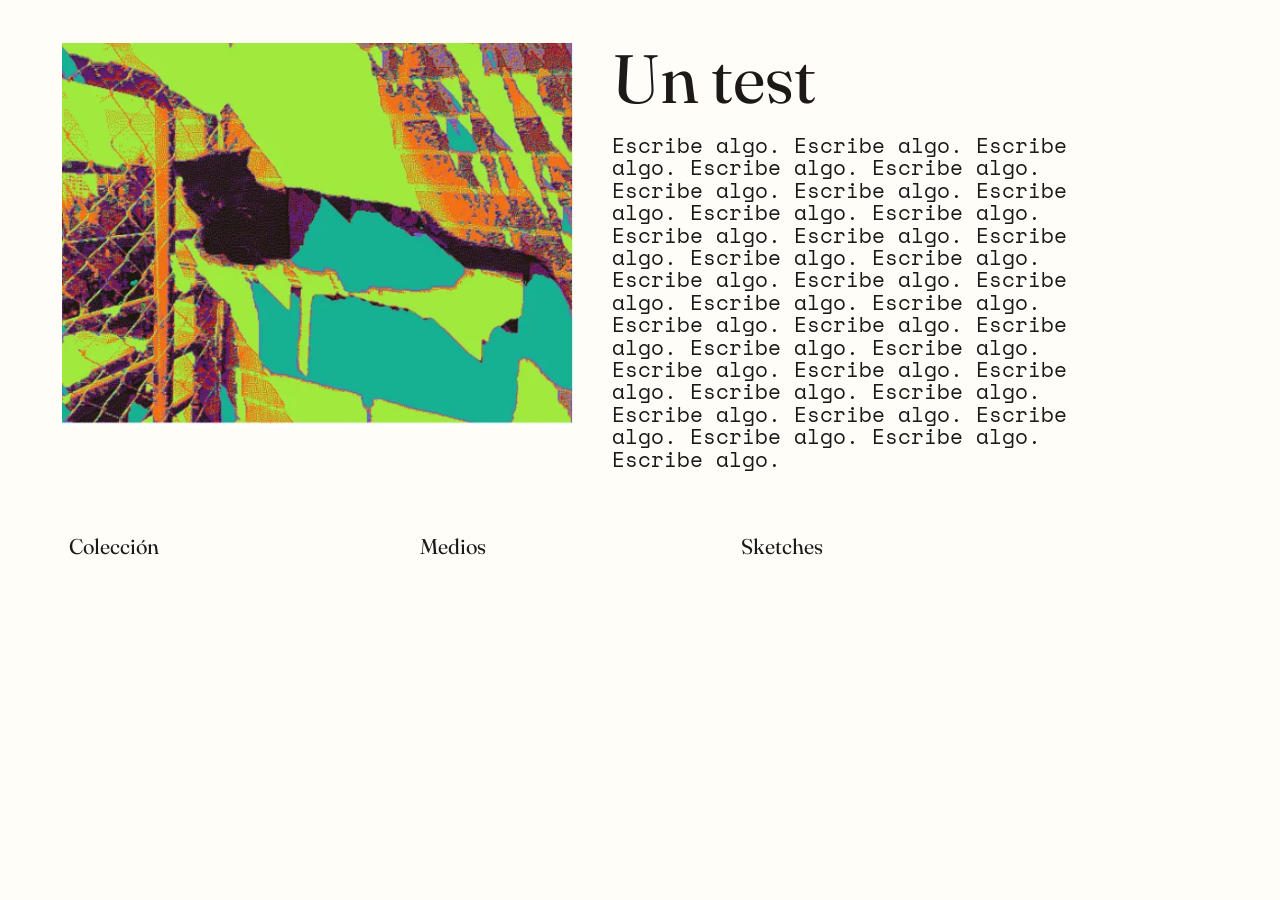
==== commit 4e923b31: "cajita: publish 2026-10-23" ====
--- a/index.html
+++ b/index.html
@@ -1,5 +1,5 @@
 <!doctype html>
-<html lang="es" data-transition="cut">
+<html lang="es" data-transition="slide">
 <head>
 <meta charset="utf-8" />
 <meta name="viewport" content="width=device-width, initial-scale=1" />
@@ -14,9 +14,9 @@
 <script src="cajita.js" defer></script>
 <link rel="icon" href="data:image/svg+xml,<svg xmlns=%22http://www.w3.org/2000/svg%22 viewBox=%220 0 32 32%22><rect width=%2232%22 height=%2232%22 fill=%22%23a82a1e%22/></svg>" />
 </head>
-<body class="fit-width align-center" data-ficha-movable="true" data-ficha-project="p_f51ce37c-1e0b-45c3-a45b-4d5a10616bde" data-ficha-page="p_e79be89f-9caf-4783-93ee-9e9400100ef6" style="background:#fffdf7">
+<body class="fit-width align-center" style="background:#fffdf7">
 <main class="stage" style="--stage-w:1200;--stage-h:800;background:#fffdf7">
-<h1 class="sr-only">Inicio</h1><details class="el el-ficha" style="--x:3.2437%;--y:16.0541%;--w:37.4000%;--h:38.2500%;--rot:-69.95deg;--z:0;--opacity:1" data-ficha-id="f_15e15f3e-5007-4abd-bca7-e0ed590db5ce" data-ficha-element="el_f4594e1e-6f46-4bf9-9460-2abe987fb095"><summary><img src="assets/246cb60c38-retrato-casa.webp" alt="Retrato de la casa" loading="lazy" /></summary><div class="meta-card ficha-card"><h2>Retrato de la casa</h2><p class="ficha-code">OBJ-001</p><dl><dt>autor</dt><dd>Ana Pérez</dd><dt>anio</dt><dd>1998</dd><dt>tecnica</dt><dd>Óleo sobre tela</dd><dt>enlace</dt><dd><a href="https://example.com/retrato" target="_blank" rel="noopener noreferrer">https://example.com/retrato</a></dd></dl></div></details><details class="el el-ficha" style="--x:50.0000%;--y:14.6802%;--w:20.4000%;--h:38.2500%;--rot:0.00deg;--z:1;--opacity:1" data-ficha-id="f_e9375335-05d9-464a-acd8-2ed1ad3cb8c2" data-ficha-element="el_02f626ac-b92c-451a-9a46-7d63c3339792"><summary><img src="assets/99062c817e-ventana.webp" alt="La ventana" loading="lazy" /></summary><div class="meta-card ficha-card"><h2>La ventana</h2><p class="ficha-code">OBJ-002</p><dl><dt>autor</dt><dd>Luis Gómez</dd><dt>anio</dt><dd>2004</dd><dt>tecnica</dt><dd>Fotografía</dd><dt>enlace</dt><dd><a href="https://example.com/ventana" target="_blank" rel="noopener noreferrer">https://example.com/ventana</a></dd></dl></div></details><details class="el el-ficha" style="--x:14.0526%;--y:48.2580%;--w:38.2500%;--h:38.2500%;--rot:45.00deg;--z:2;--opacity:1" data-ficha-id="f_fa4edf73-d9a1-402e-a4c3-ff1989f25d99" data-ficha-element="el_76648e29-68c8-4cd6-a12f-72c9d5450425"><summary><img src="assets/4b97850d44-patio.webp" alt="Patio interior" loading="lazy" /></summary><div class="meta-card ficha-card"><h2>Patio interior</h2><p class="ficha-code">OBJ-003</p><dl><dt>autor</dt><dd>María Ruiz</dd><dt>anio</dt><dd>2018</dd><dt>tecnica</dt><dd>Tinta y acuarela</dd><dt>enlace</dt><dd><a href="https://example.com/patio" target="_blank" rel="noopener noreferrer">https://example.com/patio</a></dd></dl></div></details><details class="el el-ficha" style="--x:63.5883%;--y:50.0000%;--w:25.5000%;--h:38.2500%;--rot:-37.33deg;--z:3;--opacity:1" data-ficha-id="f_759f437c-c9f2-41e9-8cbb-b0f4d5876bed" data-ficha-element="el_82ad269b-731f-4f53-a068-87b005c6de0d"><summary><img src="assets/e4b43065f6-detalle.webp" alt="Detalle de la mesa" loading="lazy" /></summary><div class="meta-card ficha-card"><h2>Detalle de la mesa</h2><p class="ficha-code">OBJ-004</p><dl><dt>autor</dt><dd>Colectivo Casa</dd><dt>anio</dt><dd>2022</dd><dt>tecnica</dt><dd>Objeto encontrado</dd><dt>enlace</dt><dd><a href="https://example.com/detalle" target="_blank" rel="noopener noreferrer">https://example.com/detalle</a></dd></dl></div></details><div class="el el-text" style="--x:73.9605%;--y:4.6189%;--w:6.6882%;--h:8.4000%;--rot:0.00deg;--z:4;--opacity:1;font-family:'Fraunces', Georgia, serif;font-size:5.3333cqw;line-height:1.05;letter-spacing:0.0000cqw;color:#1c1917;text-align:left;background:transparent;padding:0.0000cqw;font-weight:400"><p>1</p></div><a class="el el-text el-link" href="pagina-2/" style="--x:73.9605%;--y:20.0550%;--w:6.6882%;--h:8.4000%;--rot:0.00deg;--z:5;--opacity:1;font-family:'Fraunces', Georgia, serif;font-size:5.3333cqw;line-height:1.05;letter-spacing:0.0000cqw;color:#1c1917;text-align:left;background:transparent;padding:0.0000cqw;font-weight:400"><p>2</p></a><a class="el el-text el-link" href="pagina-4/" style="--x:81.2269%;--y:23.2677%;--w:6.6882%;--h:8.4000%;--rot:0.00deg;--z:6;--opacity:1;font-family:'Fraunces', Georgia, serif;font-size:5.3333cqw;line-height:1.05;letter-spacing:0.0000cqw;color:#1c1917;text-align:left;background:transparent;padding:0.0000cqw;font-weight:400"><p>4</p></a><a class="el el-text el-link" href="pagina-3/" style="--x:82.4000%;--y:9.6921%;--w:6.6882%;--h:8.4000%;--rot:0.00deg;--z:7;--opacity:1;font-family:'Fraunces', Georgia, serif;font-size:5.3333cqw;line-height:1.05;letter-spacing:0.0000cqw;color:#1c1917;text-align:left;background:transparent;padding:0.0000cqw;font-weight:400"><p>3</p></a><button class="ficha-reset" type="button" data-ficha-reset>reiniciar fichas</button>
+<h1 class="sr-only">Inicio</h1><a class="el el-image el-link" href="coleccion/" style="--x:4.8592%;--y:5.0000%;--w:39.9043%;--h:45.0000%;--rot:0.00deg;--z:0;--opacity:1"><img src="assets/2d40c1d79c-kibo.webp" alt="Kibo.png" loading="lazy" style="object-fit:cover;" /></a><div class="el el-text" style="--x:47.8117%;--y:5.0000%;--w:31.2603%;--h:8.7500%;--rot:0.00deg;--z:1;--opacity:1;font-family:'Fraunces', Georgia, serif;font-size:5.3333cqw;line-height:1.05;letter-spacing:0.0000cqw;color:#1c1917;text-align:left;background:transparent;padding:0.0000cqw;font-weight:400"><p>Un test</p></div><div class="el el-text" style="--x:47.8117%;--y:15.7144%;--w:38.6917%;--h:38.7500%;--rot:0.00deg;--z:2;--opacity:1;font-family:'Space Mono', ui-monospace, monospace;font-size:1.6667cqw;line-height:1.05;letter-spacing:0.0000cqw;color:#1c1917;text-align:left;background:transparent;padding:0.0000cqw;font-weight:400"><p>Escribe algo. Escribe algo. Escribe algo. Escribe algo. Escribe algo. Escribe algo. Escribe algo. Escribe algo. Escribe algo. Escribe algo. Escribe algo. Escribe algo. Escribe algo. Escribe algo. Escribe algo. Escribe algo. Escribe algo. Escribe algo. Escribe algo. Escribe algo. Escribe algo. Escribe algo. Escribe algo. Escribe algo. Escribe algo. Escribe algo. Escribe algo. Escribe algo. Escribe algo. Escribe algo. Escribe algo. Escribe algo. Escribe algo. Escribe algo. Escribe algo. Escribe algo. </p></div><a class="el el-text el-link" href="coleccion/" style="--x:5.3906%;--y:62.6902%;--w:11.1727%;--h:2.6250%;--rot:0.00deg;--z:3;--opacity:1;font-family:'Fraunces', Georgia, serif;font-size:1.6667cqw;line-height:1.05;letter-spacing:0.0000cqw;color:#1c1917;text-align:left;background:transparent;padding:0.0000cqw;font-weight:400"><p>Colección</p></a><a class="el el-text el-link" href="medios/" style="--x:32.8128%;--y:62.6902%;--w:11.1727%;--h:2.6250%;--rot:0.00deg;--z:4;--opacity:1;font-family:'Fraunces', Georgia, serif;font-size:1.6667cqw;line-height:1.05;letter-spacing:0.0000cqw;color:#1c1917;text-align:left;background:transparent;padding:0.0000cqw;font-weight:400"><p>Medios</p></a><a class="el el-text el-link" href="sketches/" style="--x:57.8555%;--y:62.6902%;--w:11.1727%;--h:2.6250%;--rot:0.00deg;--z:5;--opacity:1;font-family:'Fraunces', Georgia, serif;font-size:1.6667cqw;line-height:1.05;letter-spacing:0.0000cqw;color:#1c1917;text-align:left;background:transparent;padding:0.0000cqw;font-weight:400"><p>Sketches</p></a>
 </main>
 </body>
 </html>
--- a/cajita.css
+++ b/cajita.css
@@ -1,4 +1,6 @@
 @font-face{font-family:'Fraunces';src:url('fonts/fraunces-400.woff2') format('woff2');font-weight:400;font-style:normal;font-display:swap;}
+@font-face{font-family:'Space Mono';src:url('fonts/space-mono-400.woff2') format('woff2');font-weight:400;font-style:normal;font-display:swap;}
+@font-face{font-family:'Space Mono';src:url('fonts/space-mono-700.woff2') format('woff2');font-weight:700;font-style:normal;font-display:swap;}
 :root{color-scheme:light;}
 *,*::before,*::after{box-sizing:border-box;}
 html,body{margin:0;min-height:100%;}
@@ -7,7 +9,7 @@
   flex-direction:column;
   align-items:center;
   min-height:100svh;
-  background:#f6f0e4;
+  background:#fffdf7;
   color:#1c1917;
   font-family:'Space Mono', ui-monospace, monospace;
   -webkit-font-smoothing:antialiased;
@@ -39,7 +41,7 @@
 .el-image img{display:block;width:100%;height:100%;object-fit:var(--fit,cover);}
 .el-video{overflow:hidden;background:#000;}
 .el-video video{display:block;width:100%;height:100%;object-fit:var(--fit,cover);}
-.el-audio{display:flex;align-items:center;padding:2cqw;background:var(--panel,#fffdf7);border:1px solid currentColor;font-size:2cqw;}
+.el-audio{display:block;padding:0;background:transparent;border:0;font-size:2cqw;}
 .el-shape svg{display:block;width:100%;height:100%;overflow:visible;}
 .el-embed{overflow:hidden;background:#fff;}
 .el-embed--youtube{background:#000;}
@@ -48,14 +50,15 @@
 .embed-frame iframe{display:block;width:100%;height:100%;border:0;background:transparent;}
 .embed-source{position:absolute;right:4px;bottom:4px;padding:2px 4px;background:rgba(0,0,0,.72);color:#fff;font-size:10px;line-height:1.2;text-decoration:none;}
 .embed-source:hover{text-decoration:underline;}
-.audio-inner{display:flex;align-items:center;gap:2cqw;width:100%;height:100%;padding:1.4cqw 1.8cqw;background:var(--panel,#fffdf7);border:1px solid currentColor;font-size:1.6cqw;}
+.audio-inner{display:flex;align-items:center;gap:1.8cqw;width:100%;height:100%;padding:1.5cqw 2cqw;background:var(--panel,#fffdf7);border:1px solid currentColor;font-size:1.6cqw;}
 .audio-inner audio{display:none;}
 .audio-inner--label{padding:1.4cqw;}
-.audio-play{flex:0 0 auto;display:grid;place-items:center;width:4.4cqw;height:4.4cqw;min-width:24px;min-height:24px;padding:0;border:1px solid currentColor;background:transparent;color:inherit;font:inherit;cursor:pointer;}
+.audio-play{flex:0 0 auto;display:grid;place-items:center;width:5cqw;height:5cqw;min-width:26px;min-height:26px;padding:0;border:0;background:currentColor;color:inherit;font:inherit;cursor:pointer;}
+.audio-play span{color:var(--panel,#fffdf7);}
 .audio-copy{display:flex;flex-direction:column;gap:.7cqw;min-width:0;flex:1;}
 .audio-label{overflow:hidden;text-overflow:ellipsis;white-space:nowrap;}
 .audio-line{display:flex;align-items:center;gap:1cqw;}
-.audio-bar{position:relative;display:block;flex:1;height:3px;background:rgba(0,0,0,.18);cursor:pointer;}
+.audio-bar{position:relative;display:block;flex:1;height:2px;background:color-mix(in srgb,currentColor 22%,transparent);cursor:pointer;}
 .audio-bar i{display:block;width:0;height:100%;background:currentColor;}
 .audio-time{color:inherit;font-size:1.2cqw;opacity:.72;white-space:nowrap;}
 .summary-el{display:block;width:100%;height:100%;}
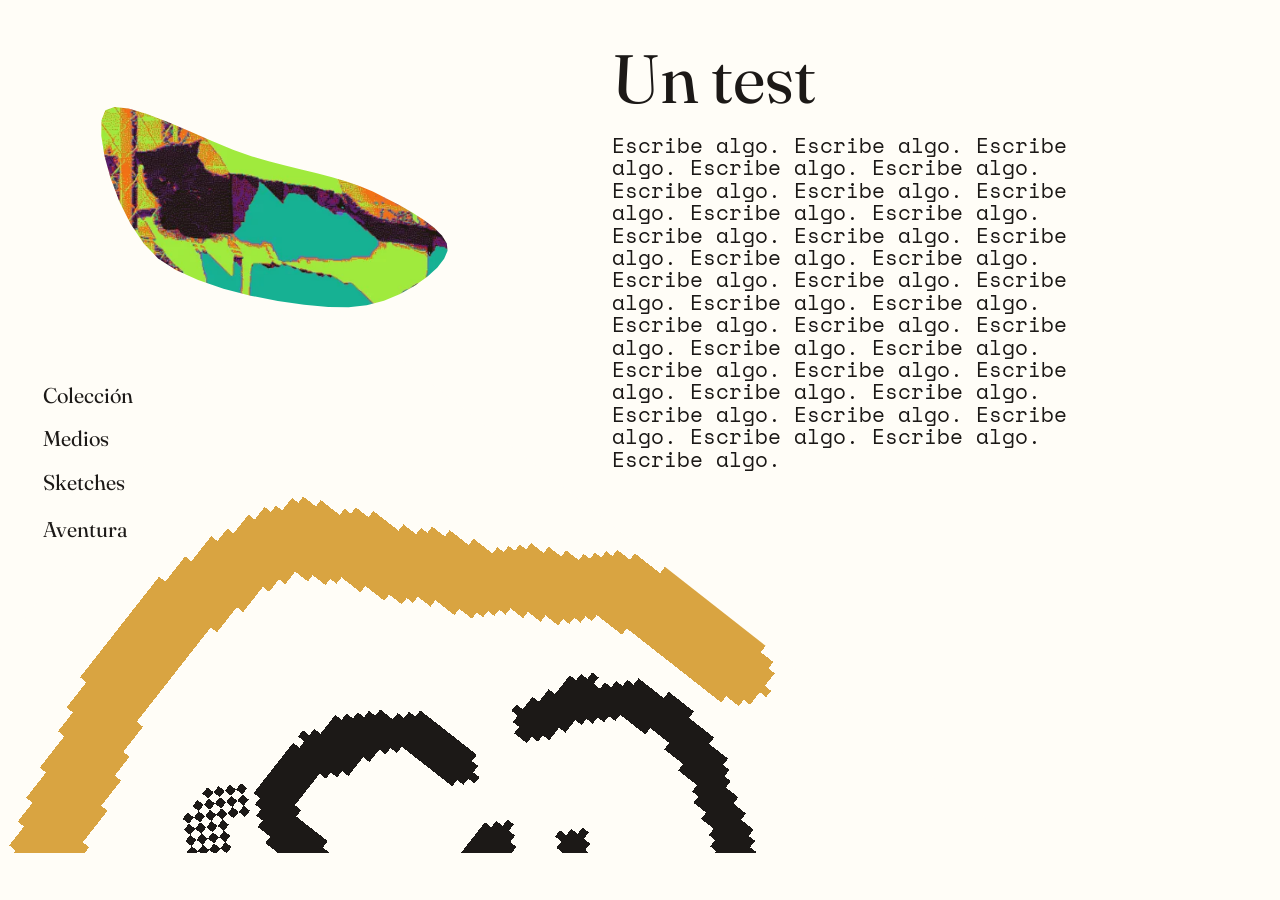
==== commit 0d0ea232: "cajita: publish 2026-10-26" ====
--- a/index.html
+++ b/index.html
@@ -16,7 +16,7 @@
 </head>
 <body class="fit-width align-center" style="background:#fffdf7">
 <main class="stage" style="--stage-w:1200;--stage-h:800;background:#fffdf7">
-<h1 class="sr-only">Inicio</h1><a class="el el-image el-link" href="coleccion/" style="--x:4.8592%;--y:5.0000%;--w:39.9043%;--h:45.0000%;--rot:0.00deg;--z:0;--opacity:1"><img src="assets/2d40c1d79c-kibo.webp" alt="Kibo.png" loading="lazy" style="object-fit:cover;" /></a><div class="el el-text" style="--x:47.8117%;--y:5.0000%;--w:31.2603%;--h:8.7500%;--rot:0.00deg;--z:1;--opacity:1;font-family:'Fraunces', Georgia, serif;font-size:5.3333cqw;line-height:1.05;letter-spacing:0.0000cqw;color:#1c1917;text-align:left;background:transparent;padding:0.0000cqw;font-weight:400"><p>Un test</p></div><div class="el el-text" style="--x:47.8117%;--y:15.7144%;--w:38.6917%;--h:38.7500%;--rot:0.00deg;--z:2;--opacity:1;font-family:'Space Mono', ui-monospace, monospace;font-size:1.6667cqw;line-height:1.05;letter-spacing:0.0000cqw;color:#1c1917;text-align:left;background:transparent;padding:0.0000cqw;font-weight:400"><p>Escribe algo. Escribe algo. Escribe algo. Escribe algo. Escribe algo. Escribe algo. Escribe algo. Escribe algo. Escribe algo. Escribe algo. Escribe algo. Escribe algo. Escribe algo. Escribe algo. Escribe algo. Escribe algo. Escribe algo. Escribe algo. Escribe algo. Escribe algo. Escribe algo. Escribe algo. Escribe algo. Escribe algo. Escribe algo. Escribe algo. Escribe algo. Escribe algo. Escribe algo. Escribe algo. Escribe algo. Escribe algo. Escribe algo. Escribe algo. Escribe algo. Escribe algo. </p></div><a class="el el-text el-link" href="coleccion/" style="--x:5.3906%;--y:62.6902%;--w:11.1727%;--h:2.6250%;--rot:0.00deg;--z:3;--opacity:1;font-family:'Fraunces', Georgia, serif;font-size:1.6667cqw;line-height:1.05;letter-spacing:0.0000cqw;color:#1c1917;text-align:left;background:transparent;padding:0.0000cqw;font-weight:400"><p>Colección</p></a><a class="el el-text el-link" href="medios/" style="--x:32.8128%;--y:62.6902%;--w:11.1727%;--h:2.6250%;--rot:0.00deg;--z:4;--opacity:1;font-family:'Fraunces', Georgia, serif;font-size:1.6667cqw;line-height:1.05;letter-spacing:0.0000cqw;color:#1c1917;text-align:left;background:transparent;padding:0.0000cqw;font-weight:400"><p>Medios</p></a><a class="el el-text el-link" href="sketches/" style="--x:57.8555%;--y:62.6902%;--w:11.1727%;--h:2.6250%;--rot:0.00deg;--z:5;--opacity:1;font-family:'Fraunces', Georgia, serif;font-size:1.6667cqw;line-height:1.05;letter-spacing:0.0000cqw;color:#1c1917;text-align:left;background:transparent;padding:0.0000cqw;font-weight:400"><p>Sketches</p></a>
+<h1 class="sr-only">Inicio</h1><div class="el el-drawing" style="--x:12.4158%;--y:39.9753%;--w:25.3333%;--h:38.0000%;--rot:38.12deg;--z:0;--opacity:1"><img src="assets/504569c694-dibujo.gif" alt="Dibujo" loading="lazy" style="object-fit:cover;image-rendering:pixelated;" /></div><div class="el el-text" style="--x:47.8117%;--y:5.0000%;--w:31.2603%;--h:8.7500%;--rot:0.00deg;--z:1;--opacity:1;font-family:'Fraunces', Georgia, serif;font-size:5.3333cqw;line-height:1.05;letter-spacing:0.0000cqw;color:#1c1917;text-align:left;background:transparent;padding:0.0000cqw;font-weight:400"><p>Un test</p></div><div class="el el-text" style="--x:47.8117%;--y:15.7144%;--w:38.6917%;--h:38.7500%;--rot:0.00deg;--z:2;--opacity:1;font-family:'Space Mono', ui-monospace, monospace;font-size:1.6667cqw;line-height:1.05;letter-spacing:0.0000cqw;color:#1c1917;text-align:left;background:transparent;padding:0.0000cqw;font-weight:400"><p>Escribe algo. Escribe algo. Escribe algo. Escribe algo. Escribe algo. Escribe algo. Escribe algo. Escribe algo. Escribe algo. Escribe algo. Escribe algo. Escribe algo. Escribe algo. Escribe algo. Escribe algo. Escribe algo. Escribe algo. Escribe algo. Escribe algo. Escribe algo. Escribe algo. Escribe algo. Escribe algo. Escribe algo. Escribe algo. Escribe algo. Escribe algo. Escribe algo. Escribe algo. Escribe algo. Escribe algo. Escribe algo. Escribe algo. Escribe algo. Escribe algo. Escribe algo. </p></div><a class="el el-text el-link" href="coleccion/" style="--x:3.3333%;--y:45.0000%;--w:11.1727%;--h:2.6250%;--rot:0.00deg;--z:3;--opacity:1;font-family:'Fraunces', Georgia, serif;font-size:1.6667cqw;line-height:1.05;letter-spacing:0.0000cqw;color:#1c1917;text-align:left;background:transparent;padding:0.0000cqw;font-weight:400"><p>Colección</p></a><a class="el el-text el-link" href="medios/" style="--x:3.3333%;--y:50.0000%;--w:11.1727%;--h:2.6250%;--rot:0.00deg;--z:4;--opacity:1;font-family:'Fraunces', Georgia, serif;font-size:1.6667cqw;line-height:1.05;letter-spacing:0.0000cqw;color:#1c1917;text-align:left;background:transparent;padding:0.0000cqw;font-weight:400"><p>Medios</p></a><a class="el el-text el-link" href="sketches/" style="--x:3.3333%;--y:55.1706%;--w:11.1727%;--h:2.6250%;--rot:0.00deg;--z:5;--opacity:1;font-family:'Fraunces', Georgia, serif;font-size:1.6667cqw;line-height:1.05;letter-spacing:0.0000cqw;color:#1c1917;text-align:left;background:transparent;padding:0.0000cqw;font-weight:400"><p>Sketches</p></a><div class="el el-image" style="--x:3.3333%;--y:5.0000%;--w:33.3333%;--h:40.0000%;--rot:0.00deg;--z:6;--opacity:1"><img src="assets/2d40c1d79c-kibo.webp" alt="Kibo.png" loading="lazy" style="object-fit:contain;clip-path:polygon(71.726% 77.534%, 66.949% 77.418%, 61.311% 76.803%, 55.126% 75.699%, 48.711% 74.116%, 42.381% 72.066%, 36.450% 69.558%, 31.235% 66.602%, 27.050% 63.211%, 23.640% 58.791%, 20.595% 53.077%, 17.999% 46.574%, 15.936% 39.785%, 14.490% 33.213%, 13.747% 27.362%, 13.789% 22.736%, 14.703% 19.838%, 16.806% 18.827%, 20.155% 19.292%, 24.440% 20.881%, 29.353% 23.241%, 34.582% 26.020%, 39.820% 28.867%, 44.757% 31.428%, 49.083% 33.352%, 52.985% 34.744%, 56.838% 35.985%, 60.615% 37.135%, 64.287% 38.255%, 67.828% 39.406%, 71.209% 40.646%, 74.403% 42.038%, 77.383% 43.640%, 80.367% 45.477%, 83.474% 47.502%, 86.530% 49.669%, 89.359% 51.930%, 91.785% 54.241%, 93.634% 56.554%, 94.731% 58.823%, 94.900% 61.001%, 94.097% 63.319%, 92.471% 65.916%, 90.135% 68.618%, 87.200% 71.248%, 83.779% 73.630%, 79.985% 75.589%, 75.929% 76.949%);" /></div><a class="el el-text el-link" href="pagina-5/" style="--x:3.3333%;--y:60.6870%;--w:11.1727%;--h:2.6250%;--rot:0.00deg;--z:7;--opacity:1;font-family:'Fraunces', Georgia, serif;font-size:1.6667cqw;line-height:1.05;letter-spacing:0.0000cqw;color:#1c1917;text-align:left;background:transparent;padding:0.0000cqw;font-weight:400"><p>Aventura</p></a>
 </main>
 </body>
 </html>
--- a/cajita.css
+++ b/cajita.css
@@ -43,7 +43,8 @@
 .el-video video{display:block;width:100%;height:100%;object-fit:var(--fit,cover);}
 .el-audio{display:block;padding:0;background:transparent;border:0;font-size:2cqw;}
 .el-shape svg{display:block;width:100%;height:100%;overflow:visible;}
-.el-embed{overflow:hidden;background:#fff;}
+.el-embed,.el-html{overflow:hidden;background:#fff;}
+.el-html iframe{display:block;width:100%;height:100%;border:0;background:#fff;}
 .el-embed--youtube{background:#000;}
 .embed-frame{position:relative;width:100%;height:100%;background:transparent;}
 .el-embed--youtube .embed-frame{background:#000;}
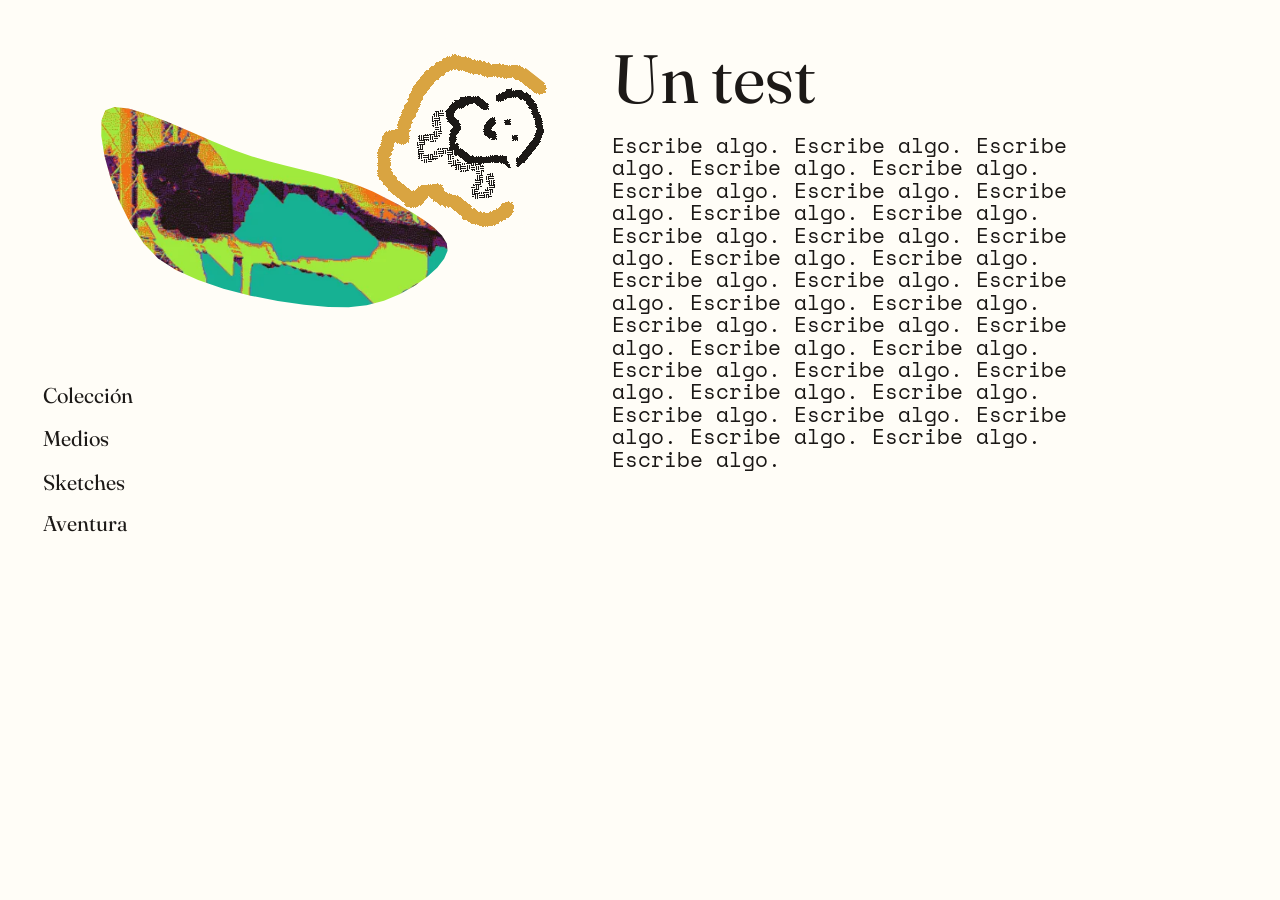
==== commit 6b3f7ff3: "cajita: publish 2026-10-26" ====
--- a/index.html
+++ b/index.html
@@ -16,7 +16,7 @@
 </head>
 <body class="fit-width align-center" style="background:#fffdf7">
 <main class="stage" style="--stage-w:1200;--stage-h:800;background:#fffdf7">
-<h1 class="sr-only">Inicio</h1><div class="el el-drawing" style="--x:12.4158%;--y:39.9753%;--w:25.3333%;--h:38.0000%;--rot:38.12deg;--z:0;--opacity:1"><img src="assets/504569c694-dibujo.gif" alt="Dibujo" loading="lazy" style="object-fit:cover;image-rendering:pixelated;" /></div><div class="el el-text" style="--x:47.8117%;--y:5.0000%;--w:31.2603%;--h:8.7500%;--rot:0.00deg;--z:1;--opacity:1;font-family:'Fraunces', Georgia, serif;font-size:5.3333cqw;line-height:1.05;letter-spacing:0.0000cqw;color:#1c1917;text-align:left;background:transparent;padding:0.0000cqw;font-weight:400"><p>Un test</p></div><div class="el el-text" style="--x:47.8117%;--y:15.7144%;--w:38.6917%;--h:38.7500%;--rot:0.00deg;--z:2;--opacity:1;font-family:'Space Mono', ui-monospace, monospace;font-size:1.6667cqw;line-height:1.05;letter-spacing:0.0000cqw;color:#1c1917;text-align:left;background:transparent;padding:0.0000cqw;font-weight:400"><p>Escribe algo. Escribe algo. Escribe algo. Escribe algo. Escribe algo. Escribe algo. Escribe algo. Escribe algo. Escribe algo. Escribe algo. Escribe algo. Escribe algo. Escribe algo. Escribe algo. Escribe algo. Escribe algo. Escribe algo. Escribe algo. Escribe algo. Escribe algo. Escribe algo. Escribe algo. Escribe algo. Escribe algo. Escribe algo. Escribe algo. Escribe algo. Escribe algo. Escribe algo. Escribe algo. Escribe algo. Escribe algo. Escribe algo. Escribe algo. Escribe algo. Escribe algo. </p></div><a class="el el-text el-link" href="coleccion/" style="--x:3.3333%;--y:45.0000%;--w:11.1727%;--h:2.6250%;--rot:0.00deg;--z:3;--opacity:1;font-family:'Fraunces', Georgia, serif;font-size:1.6667cqw;line-height:1.05;letter-spacing:0.0000cqw;color:#1c1917;text-align:left;background:transparent;padding:0.0000cqw;font-weight:400"><p>Colección</p></a><a class="el el-text el-link" href="medios/" style="--x:3.3333%;--y:50.0000%;--w:11.1727%;--h:2.6250%;--rot:0.00deg;--z:4;--opacity:1;font-family:'Fraunces', Georgia, serif;font-size:1.6667cqw;line-height:1.05;letter-spacing:0.0000cqw;color:#1c1917;text-align:left;background:transparent;padding:0.0000cqw;font-weight:400"><p>Medios</p></a><a class="el el-text el-link" href="sketches/" style="--x:3.3333%;--y:55.1706%;--w:11.1727%;--h:2.6250%;--rot:0.00deg;--z:5;--opacity:1;font-family:'Fraunces', Georgia, serif;font-size:1.6667cqw;line-height:1.05;letter-spacing:0.0000cqw;color:#1c1917;text-align:left;background:transparent;padding:0.0000cqw;font-weight:400"><p>Sketches</p></a><div class="el el-image" style="--x:3.3333%;--y:5.0000%;--w:33.3333%;--h:40.0000%;--rot:0.00deg;--z:6;--opacity:1"><img src="assets/2d40c1d79c-kibo.webp" alt="Kibo.png" loading="lazy" style="object-fit:contain;clip-path:polygon(71.726% 77.534%, 66.949% 77.418%, 61.311% 76.803%, 55.126% 75.699%, 48.711% 74.116%, 42.381% 72.066%, 36.450% 69.558%, 31.235% 66.602%, 27.050% 63.211%, 23.640% 58.791%, 20.595% 53.077%, 17.999% 46.574%, 15.936% 39.785%, 14.490% 33.213%, 13.747% 27.362%, 13.789% 22.736%, 14.703% 19.838%, 16.806% 18.827%, 20.155% 19.292%, 24.440% 20.881%, 29.353% 23.241%, 34.582% 26.020%, 39.820% 28.867%, 44.757% 31.428%, 49.083% 33.352%, 52.985% 34.744%, 56.838% 35.985%, 60.615% 37.135%, 64.287% 38.255%, 67.828% 39.406%, 71.209% 40.646%, 74.403% 42.038%, 77.383% 43.640%, 80.367% 45.477%, 83.474% 47.502%, 86.530% 49.669%, 89.359% 51.930%, 91.785% 54.241%, 93.634% 56.554%, 94.731% 58.823%, 94.900% 61.001%, 94.097% 63.319%, 92.471% 65.916%, 90.135% 68.618%, 87.200% 71.248%, 83.779% 73.630%, 79.985% 75.589%, 75.929% 76.949%);" /></div><a class="el el-text el-link" href="pagina-5/" style="--x:3.3333%;--y:60.6870%;--w:11.1727%;--h:2.6250%;--rot:0.00deg;--z:7;--opacity:1;font-family:'Fraunces', Georgia, serif;font-size:1.6667cqw;line-height:1.05;letter-spacing:0.0000cqw;color:#1c1917;text-align:left;background:transparent;padding:0.0000cqw;font-weight:400"><p>Aventura</p></a>
+<h1 class="sr-only">Inicio</h1><a class="el el-drawing el-link" href="medios/" style="--x:29.7355%;--y:5.9277%;--w:13.8623%;--h:23.4113%;--rot:38.12deg;--z:0;--opacity:1"><img src="assets/504569c694-dibujo.gif" alt="Dibujo" loading="lazy" style="object-fit:cover;image-rendering:pixelated;" /></a><div class="el el-text" style="--x:47.8117%;--y:5.0000%;--w:31.2603%;--h:8.4787%;--rot:0.00deg;--z:1;--opacity:1;font-family:'Fraunces', Georgia, serif;font-size:5.3333cqw;line-height:1.05;letter-spacing:0.0000cqw;color:#1c1917;text-align:left;background:transparent;padding:0.0000cqw;font-weight:400"><p>Un test</p></div><div class="el el-text" style="--x:47.8117%;--y:15.7144%;--w:38.6917%;--h:39.4562%;--rot:0.00deg;--z:2;--opacity:1;font-family:'Space Mono', ui-monospace, monospace;font-size:1.6667cqw;line-height:1.05;letter-spacing:0.0000cqw;color:#1c1917;text-align:left;background:transparent;padding:0.0000cqw;font-weight:400"><p>Escribe algo. Escribe algo. Escribe algo. Escribe algo. Escribe algo. Escribe algo. Escribe algo. Escribe algo. Escribe algo. Escribe algo. Escribe algo. Escribe algo. Escribe algo. Escribe algo. Escribe algo. Escribe algo. Escribe algo. Escribe algo. Escribe algo. Escribe algo. Escribe algo. Escribe algo. Escribe algo. Escribe algo. Escribe algo. Escribe algo. Escribe algo. Escribe algo. Escribe algo. Escribe algo. Escribe algo. Escribe algo. Escribe algo. Escribe algo. Escribe algo. Escribe algo. </p></div><a class="el el-text el-link" href="coleccion/" style="--x:3.3333%;--y:45.0000%;--w:11.1727%;--h:2.6250%;--rot:0.00deg;--z:3;--opacity:1;font-family:'Fraunces', Georgia, serif;font-size:1.6667cqw;line-height:1.05;letter-spacing:0.0000cqw;color:#1c1917;text-align:left;background:transparent;padding:0.0000cqw;font-weight:400"><p>Colección</p></a><a class="el el-text el-link" href="medios/" style="--x:3.3333%;--y:50.0000%;--w:11.1727%;--h:2.6250%;--rot:0.00deg;--z:4;--opacity:1;font-family:'Fraunces', Georgia, serif;font-size:1.6667cqw;line-height:1.05;letter-spacing:0.0000cqw;color:#1c1917;text-align:left;background:transparent;padding:0.0000cqw;font-weight:400"><p>Medios</p></a><a class="el el-text el-link" href="sketches/" style="--x:3.3333%;--y:55.1706%;--w:11.1727%;--h:2.6250%;--rot:0.00deg;--z:5;--opacity:1;font-family:'Fraunces', Georgia, serif;font-size:1.6667cqw;line-height:1.05;letter-spacing:0.0000cqw;color:#1c1917;text-align:left;background:transparent;padding:0.0000cqw;font-weight:400"><p>Sketches</p></a><a class="el el-image el-link" href="coleccion/" style="--x:3.3333%;--y:5.0000%;--w:33.3333%;--h:40.0000%;--rot:0.00deg;--z:6;--opacity:1"><img src="assets/2d40c1d79c-kibo.webp" alt="Kibo.png" loading="lazy" style="object-fit:contain;clip-path:polygon(71.726% 77.534%, 66.949% 77.418%, 61.311% 76.803%, 55.126% 75.699%, 48.711% 74.116%, 42.381% 72.066%, 36.450% 69.558%, 31.235% 66.602%, 27.050% 63.211%, 23.640% 58.791%, 20.595% 53.077%, 17.999% 46.574%, 15.936% 39.785%, 14.490% 33.213%, 13.747% 27.362%, 13.789% 22.736%, 14.703% 19.838%, 16.806% 18.827%, 20.155% 19.292%, 24.440% 20.881%, 29.353% 23.241%, 34.582% 26.020%, 39.820% 28.867%, 44.757% 31.428%, 49.083% 33.352%, 52.985% 34.744%, 56.838% 35.985%, 60.615% 37.135%, 64.287% 38.255%, 67.828% 39.406%, 71.209% 40.646%, 74.403% 42.038%, 77.383% 43.640%, 80.367% 45.477%, 83.474% 47.502%, 86.530% 49.669%, 89.359% 51.930%, 91.785% 54.241%, 93.634% 56.554%, 94.731% 58.823%, 94.900% 61.001%, 94.097% 63.319%, 92.471% 65.916%, 90.135% 68.618%, 87.200% 71.248%, 83.779% 73.630%, 79.985% 75.589%, 75.929% 76.949%);" /></a><a class="el el-text el-link" href="pagina-5/" style="--x:3.3333%;--y:59.9991%;--w:11.1727%;--h:2.6250%;--rot:0.00deg;--z:7;--opacity:1;font-family:'Fraunces', Georgia, serif;font-size:1.6667cqw;line-height:1.05;letter-spacing:0.0000cqw;color:#1c1917;text-align:left;background:transparent;padding:0.0000cqw;font-weight:400"><p>Aventura</p></a>
 </main>
 </body>
 </html>
--- a/cajita.css
+++ b/cajita.css
@@ -5,6 +5,7 @@
 *,*::before,*::after{box-sizing:border-box;}
 html,body{margin:0;min-height:100%;}
 body{
+  --link-accent:#a82a1e;
   display:flex;
   flex-direction:column;
   align-items:center;
@@ -34,11 +35,14 @@
   opacity:var(--opacity,1);
   margin:0;
 }
-.el-link{color:inherit;text-decoration:none;}
+.el-link{color:inherit;text-decoration:none;transition:filter 160ms ease,opacity 160ms ease;}
+.el-link:hover,.el-link:focus-visible{filter:brightness(1.1);}
+.el-text.el-link:hover,.el-text.el-link:focus-visible{opacity:.86;text-decoration:underline;text-decoration-color:var(--link-accent);text-decoration-thickness:max(1px,.08em);text-underline-offset:.16em;}
+.el-link:focus-visible{outline:2px solid var(--link-accent);outline-offset:3px;}
 .el-text{white-space:pre-wrap;overflow-wrap:anywhere;overflow:visible;}
 .el-text h1,.el-text p,.el-text div{margin:0;font:inherit;white-space:pre-wrap;}
-.el-image{overflow:hidden;}
-.el-image img{display:block;width:100%;height:100%;object-fit:var(--fit,cover);}
+.el-image,.el-drawing{overflow:hidden;}
+.el-image img,.el-drawing img{display:block;width:100%;height:100%;object-fit:var(--fit,cover);}
 .el-video{overflow:hidden;background:#000;}
 .el-video video{display:block;width:100%;height:100%;object-fit:var(--fit,cover);}
 .el-audio{display:block;padding:0;background:transparent;border:0;font-size:2cqw;}
@@ -92,7 +96,7 @@
 .ficha-card{left:50%;top:50%;width:min(360px,calc(100% - 16px));transform:translate(-50%,-50%) rotate(-1deg);max-height:calc(100% - 16px);overflow:auto;z-index:1001;}
 .sr-only{position:absolute;width:1px;height:1px;padding:0;margin:-1px;overflow:hidden;clip:rect(0,0,0,0);white-space:nowrap;border:0;}
 a:focus-visible,summary:focus-visible,video:focus-visible,audio:focus-visible{outline:3px solid #a82a1e;outline-offset:3px;}
-@media (prefers-reduced-motion: reduce){*{scroll-behavior:auto!important;}}
+@media (prefers-reduced-motion: reduce){*{scroll-behavior:auto!important;}.el-link{transition:none;filter:none;}}
 @media (max-width: 700px){body.fit-contain .stage{width:100vw;height:auto;}}
 @view-transition{navigation:auto;}
 ::view-transition-old(root),::view-transition-new(root){animation:none;}
